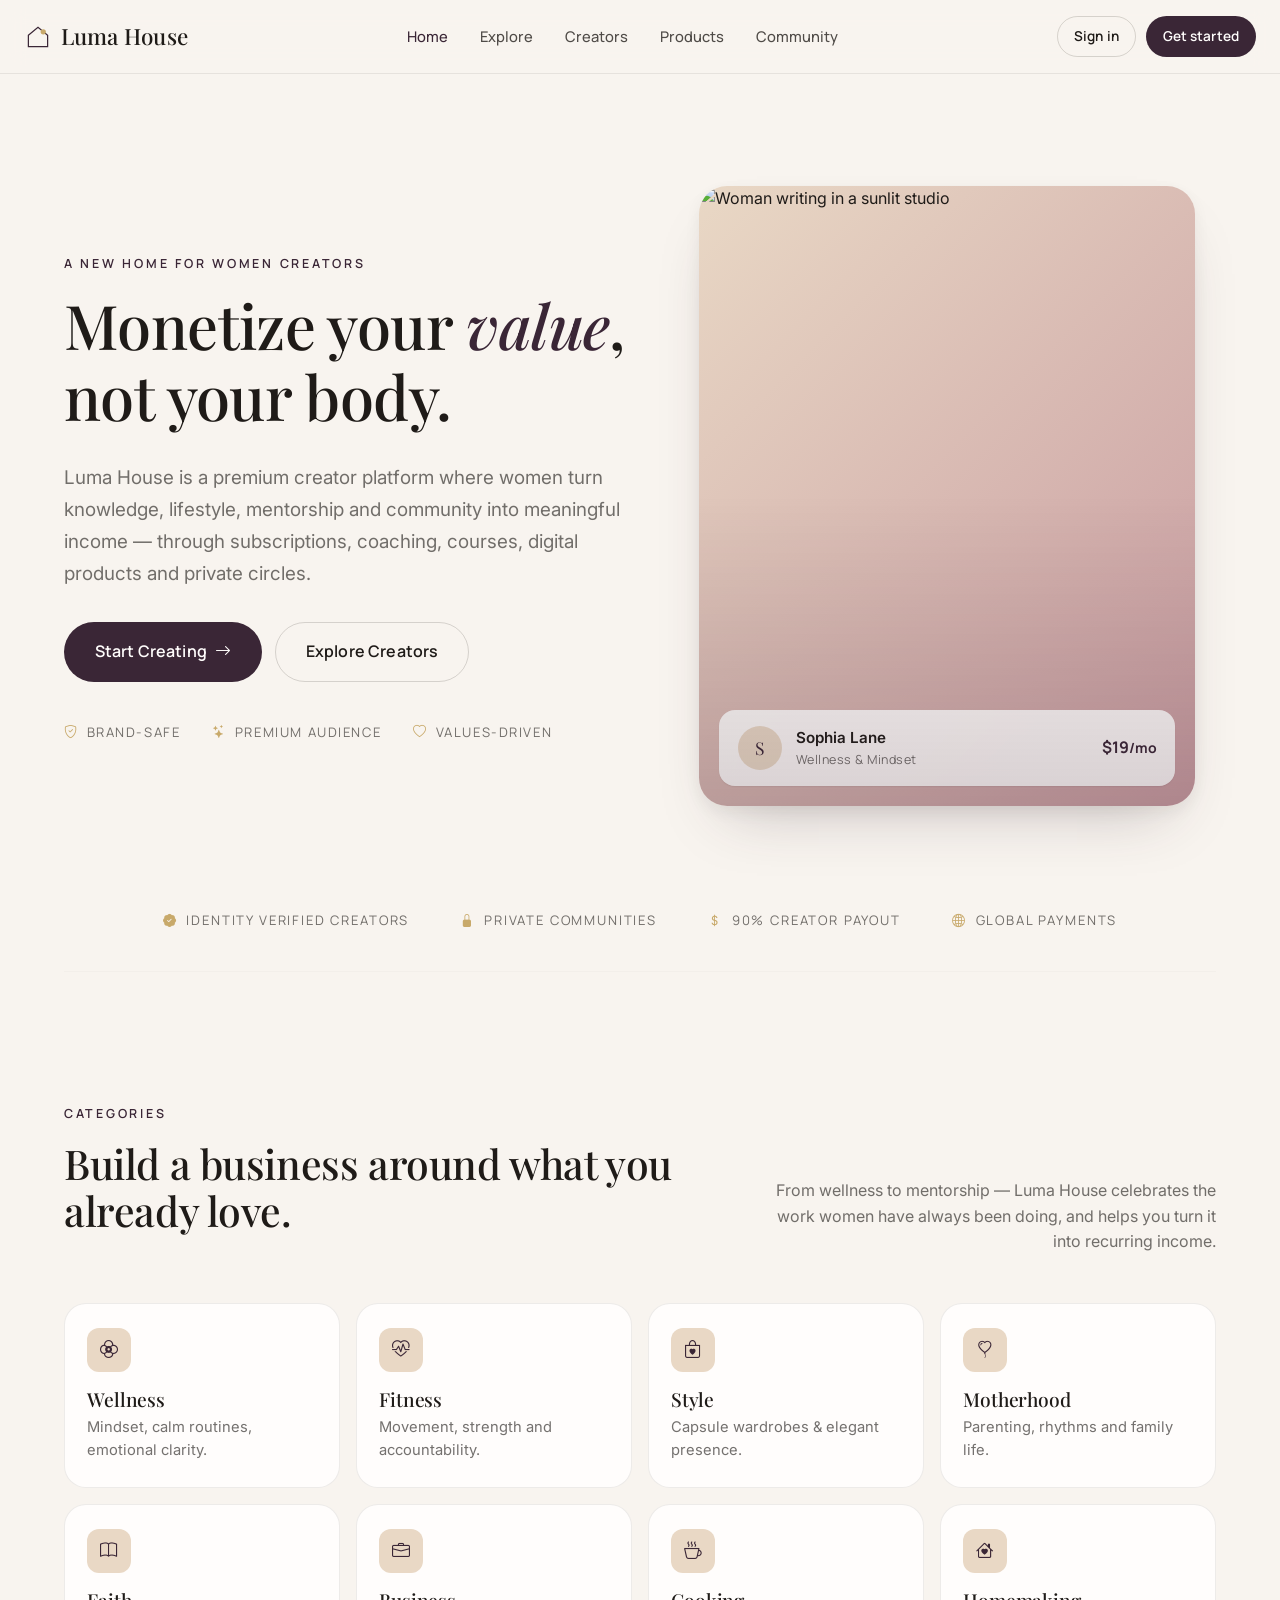
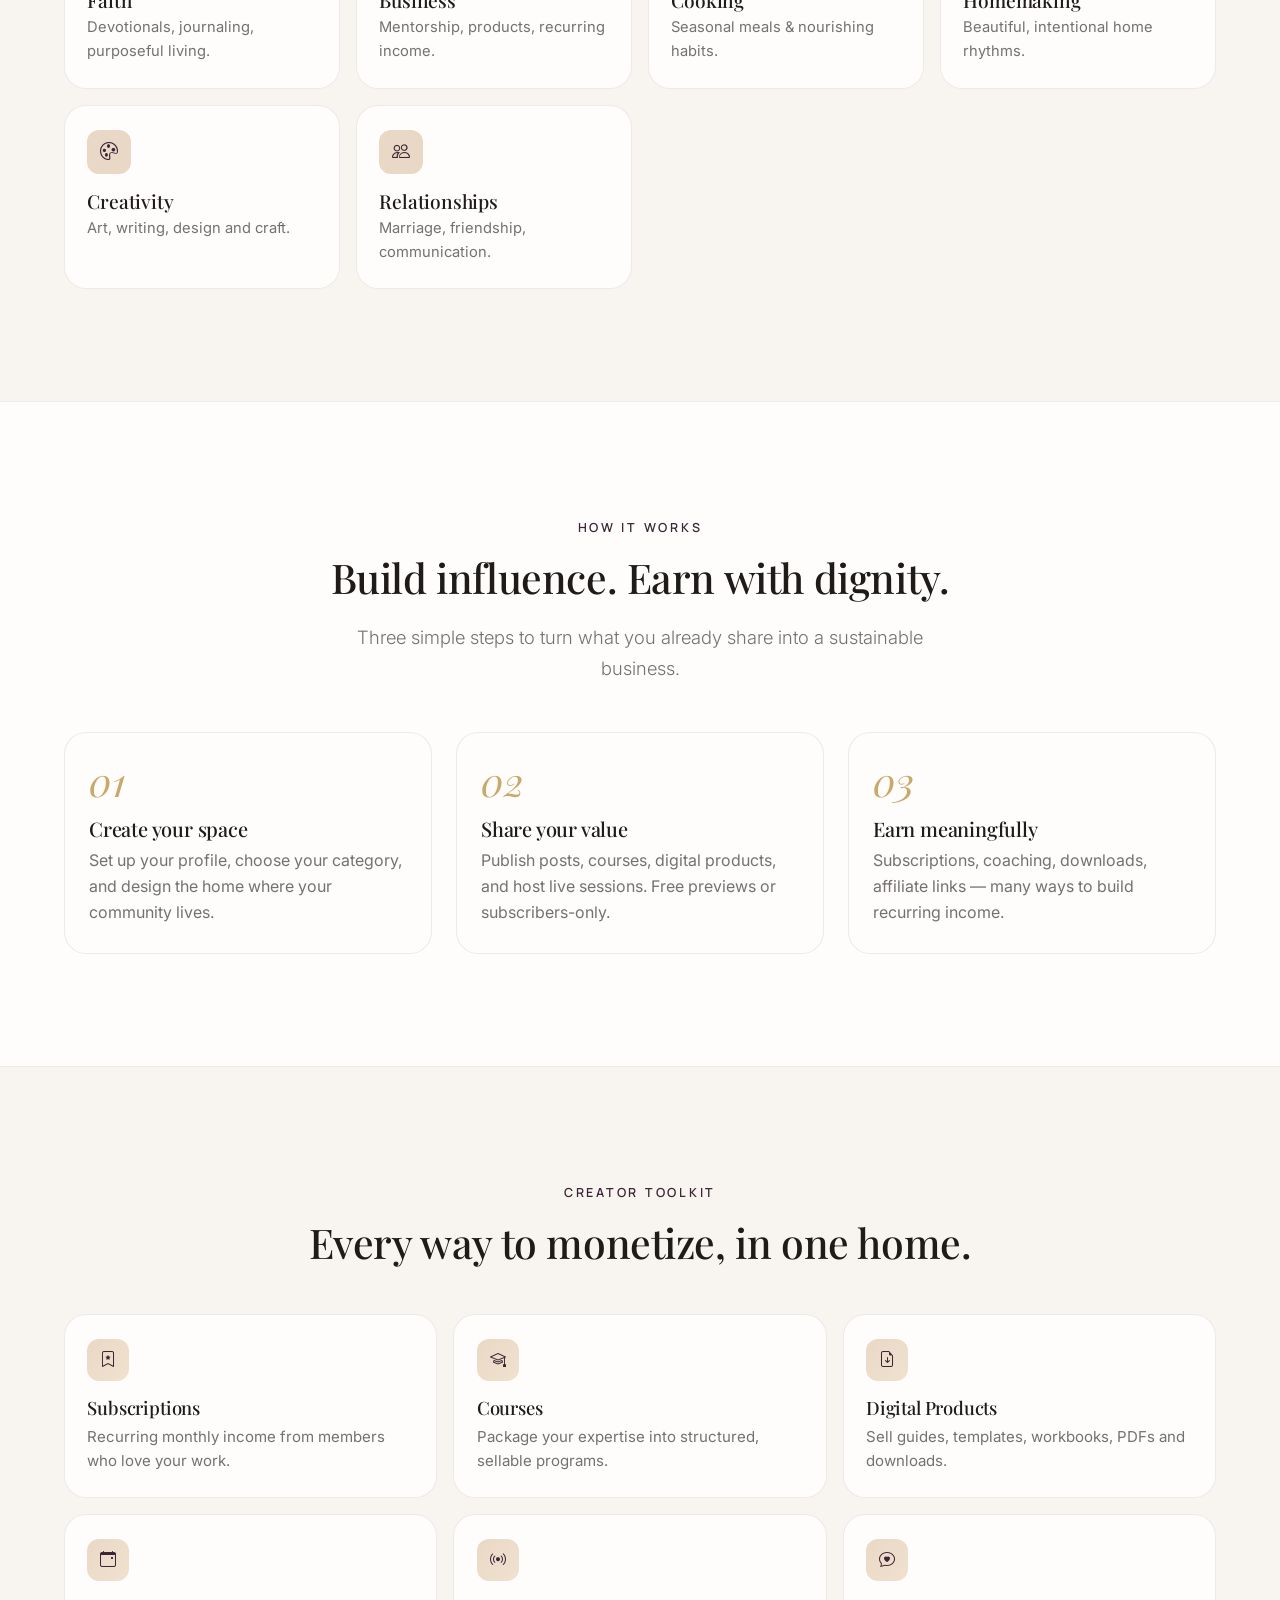
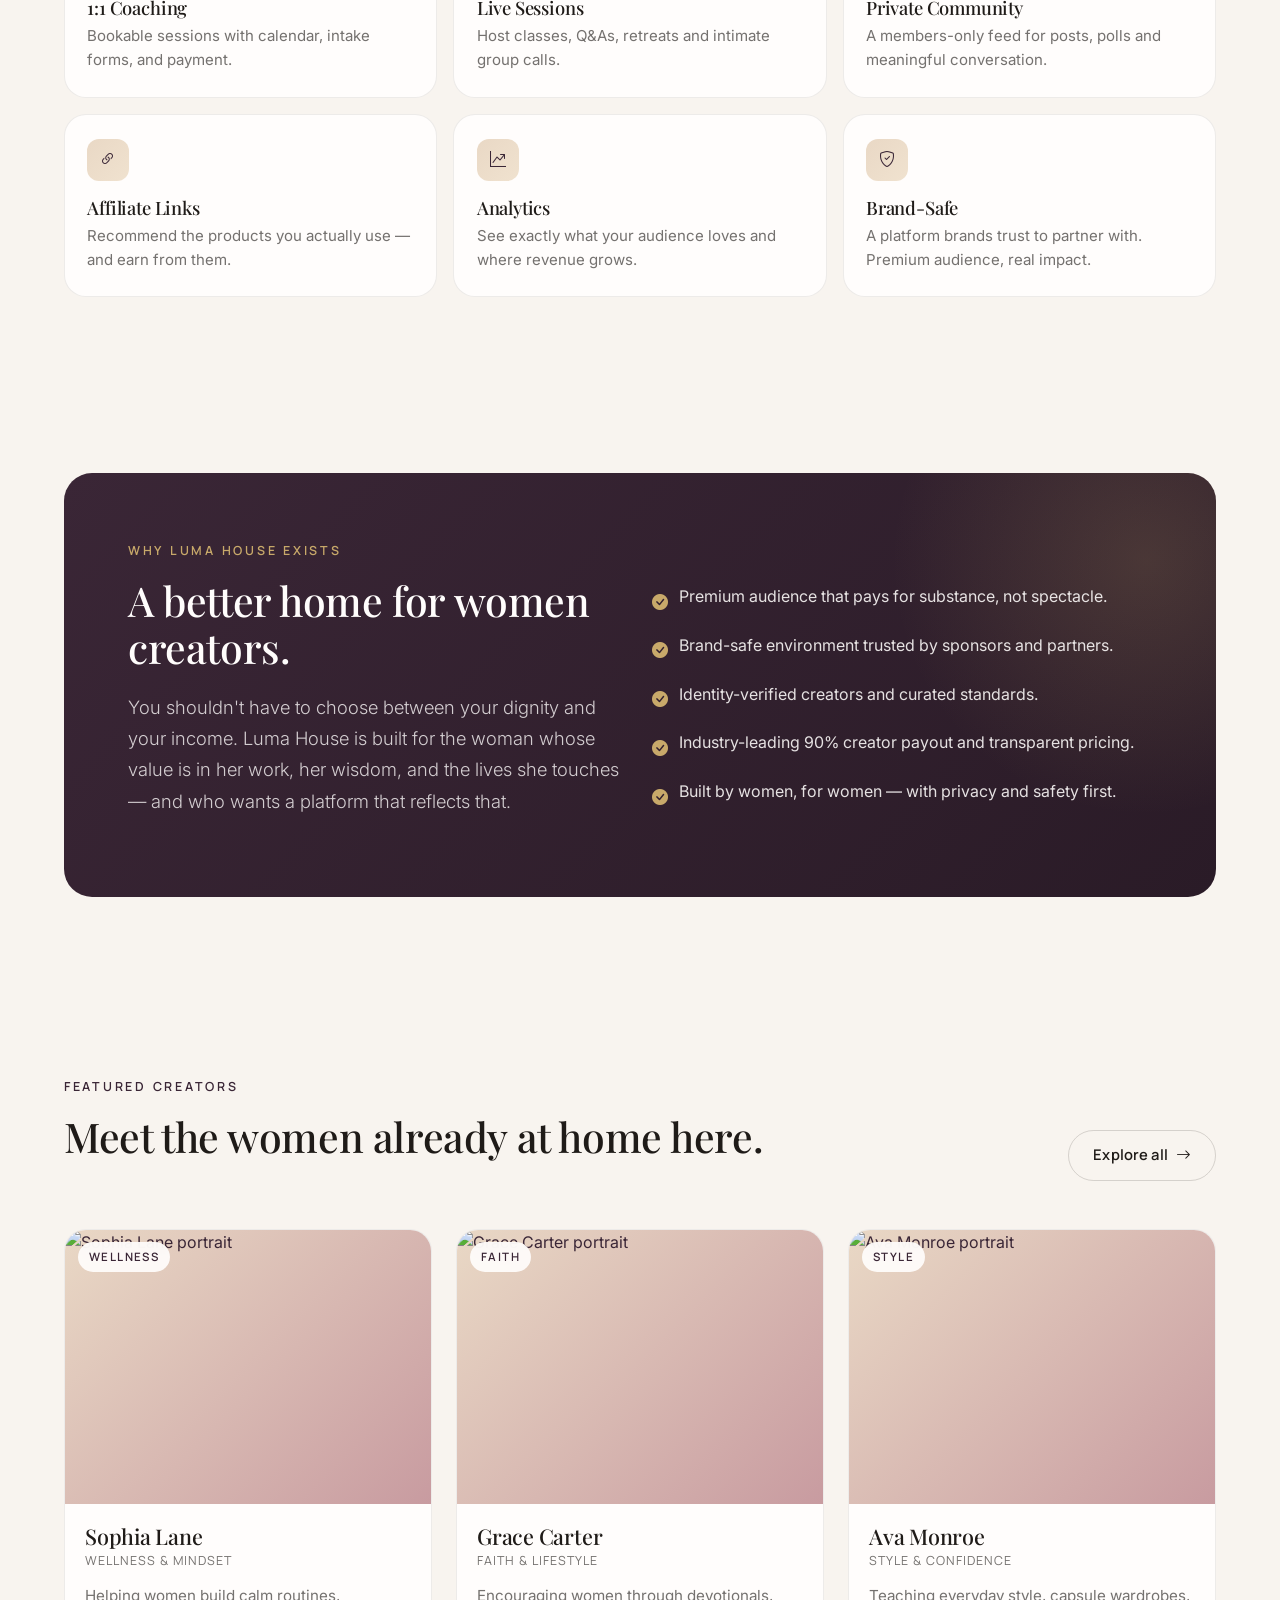
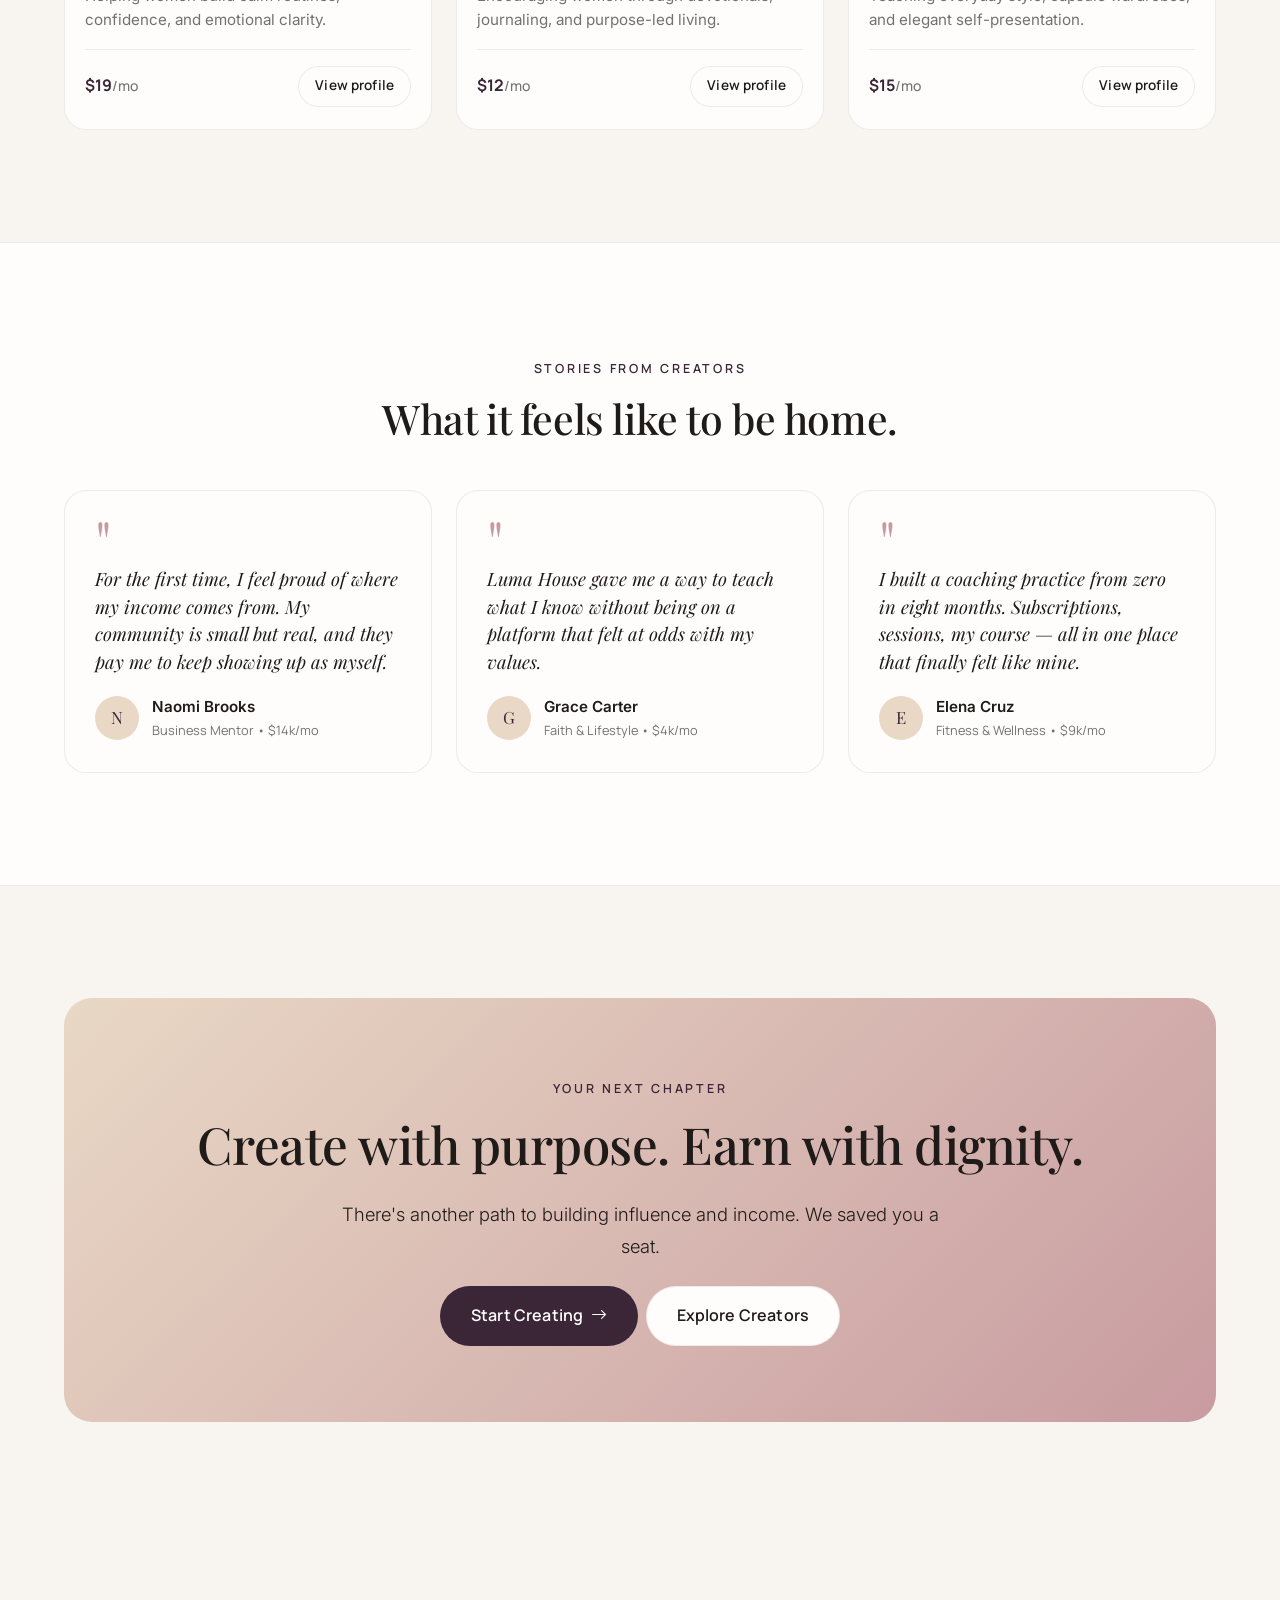
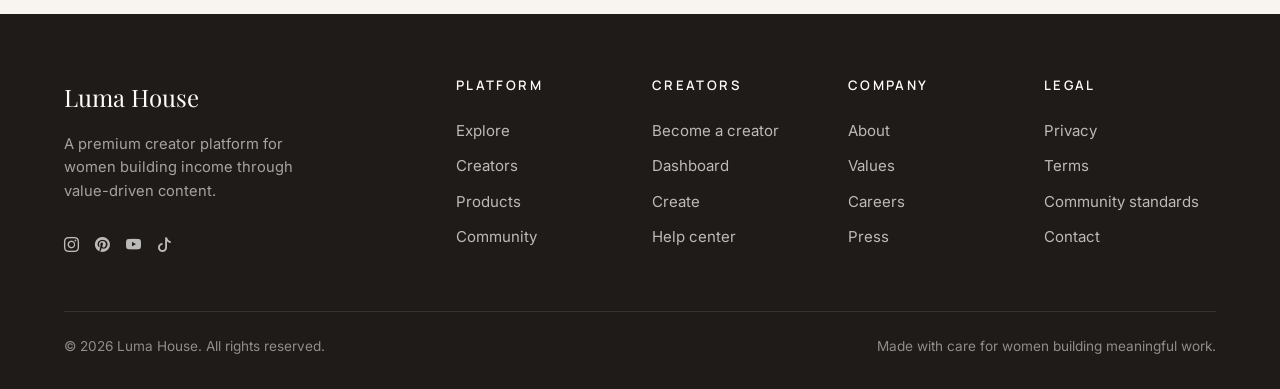
==== index.html @ 2a5ee1b2 "Initial commit: Luma House clickable prototype 10-page static prototype for a premium creator platfo" ====
<!doctype html>
<html lang="en">
<head>
  <meta charset="utf-8" />
  <meta name="viewport" content="width=device-width, initial-scale=1" />
  <title>Luma House — A premium creator platform for women</title>
  <meta name="description" content="Luma House is a premium creator platform where women monetize their knowledge, lifestyle, mentorship, and community — with dignity." />

  <!-- Fonts -->
  <link rel="preconnect" href="https://fonts.googleapis.com" />
  <link rel="preconnect" href="https://fonts.gstatic.com" crossorigin />
  <link href="https://fonts.googleapis.com/css2?family=Playfair+Display:ital,wght@0,400;0,500;0,600;1,400;1,500&family=DM+Serif+Display&family=Inter:wght@300;400;500;600;700&family=Manrope:wght@400;500;600;700&family=Plus+Jakarta+Sans:wght@500;600;700&display=swap" rel="stylesheet" />

  <!-- Bootstrap 5 -->
  <link href="https://cdn.jsdelivr.net/npm/bootstrap@5.3.3/dist/css/bootstrap.min.css" rel="stylesheet" />
  <!-- Icons -->
  <link href="https://cdn.jsdelivr.net/npm/bootstrap-icons@1.11.3/font/bootstrap-icons.css" rel="stylesheet" />

  <link rel="stylesheet" href="assets/css/styles.css" />
  <link rel="icon" href="data:image/svg+xml,%3Csvg xmlns='http://www.w3.org/2000/svg' viewBox='0 0 32 32'%3E%3Cpath d='M5 14 L16 5 L27 14 L27 27 L5 27 Z' fill='none' stroke='%233A2636' stroke-width='2'/%3E%3Ccircle cx='22' cy='10' r='3' fill='%23C8A96A'/%3E%3C/svg%3E" />
</head>
<body>

  <!-- ===================== NAV ===================== -->
  <nav class="lh-nav">
    <div class="lh-nav__inner">
      <a class="lh-logo" href="index.html" aria-label="Luma House home">
        <svg viewBox="0 0 32 32" aria-hidden="true">
          <path class="lh-logo__house" d="M5 14 L16 5 L27 14 L27 27 L5 27 Z" />
          <circle class="lh-logo__moon" cx="22" cy="10" r="3" />
        </svg>
        Luma House
      </a>
      <div class="lh-nav__links">
        <a href="index.html" class="active">Home</a>
        <a href="explore.html">Explore</a>
        <a href="creator-profile.html">Creators</a>
        <a href="products.html">Products</a>
        <a href="community.html">Community</a>
      </div>
      <div class="lh-nav__cta">
        <a href="login.html" class="btn-lh btn-lh--ghost btn-lh--sm">Sign in</a>
        <a href="signup.html" class="btn-lh btn-lh--primary btn-lh--sm">Get started</a>
      </div>
    </div>
  </nav>

  <!-- ===================== HERO ===================== -->
  <header class="hero">
    <div class="hero__bg"></div>
    <div class="container-lh">
      <div class="hero__grid">
        <div class="reveal">
          <span class="eyebrow">A new home for women creators</span>
          <h1 class="hero__title">
            Monetize your <em>value</em>,<br />not your body.
          </h1>
          <p class="hero__sub">
            Luma House is a premium creator platform where women turn knowledge, lifestyle,
            mentorship and community into meaningful income — through subscriptions, coaching,
            courses, digital products and private circles.
          </p>
          <div class="hero__ctas">
            <a href="signup.html" class="btn-lh btn-lh--primary btn-lh--lg">Start Creating <i class="bi bi-arrow-right"></i></a>
            <a href="explore.html" class="btn-lh btn-lh--ghost btn-lh--lg">Explore Creators</a>
          </div>
          <div class="hero__meta">
            <span><i class="bi bi-shield-check"></i> Brand-safe</span>
            <span><i class="bi bi-stars"></i> Premium audience</span>
            <span><i class="bi bi-heart"></i> Values-driven</span>
          </div>
        </div>
        <div class="reveal">
          <div class="hero__visual">
            <img src="https://images.unsplash.com/photo-1573496359142-b8d87734a5a2?auto=format&fit=crop&w=1100&q=80" alt="Woman writing in a sunlit studio" loading="eager" />
            <div class="hero__card">
              <div class="hero__card-avatar">S</div>
              <div>
                <div class="hero__card-name">Sophia Lane</div>
                <div class="hero__card-meta">Wellness &amp; Mindset</div>
              </div>
              <div class="hero__card-price">$19<small>/mo</small></div>
            </div>
          </div>
        </div>
      </div>
    </div>
  </header>

  <!-- ===================== TRUST STRIP ===================== -->
  <div class="container-lh">
    <div class="trust-strip">
      <span><i class="bi bi-patch-check-fill"></i> Identity verified creators</span>
      <span><i class="bi bi-lock-fill"></i> Private communities</span>
      <span><i class="bi bi-currency-dollar"></i> 90% creator payout</span>
      <span><i class="bi bi-globe2"></i> Global payments</span>
    </div>
    <hr class="divider" />
  </div>

  <!-- ===================== CATEGORIES ===================== -->
  <section class="section">
    <div class="container-lh">
      <div class="row align-items-end mb-5 reveal">
        <div class="col-md-7">
          <span class="eyebrow">Categories</span>
          <h2>Build a business around what you already love.</h2>
        </div>
        <div class="col-md-5 text-md-end mt-3 mt-md-0">
          <p class="muted mb-0">From wellness to mentorship — Luma House celebrates the work women have always been doing, and helps you turn it into recurring income.</p>
        </div>
      </div>

      <div class="row g-3 reveal">
        <div class="col-6 col-md-4 col-lg-3"><a class="cat-card d-block" href="explore.html"><div class="cat-card__icon"><i class="bi bi-flower2"></i></div><h4>Wellness</h4><p>Mindset, calm routines, emotional clarity.</p></a></div>
        <div class="col-6 col-md-4 col-lg-3"><a class="cat-card d-block" href="explore.html"><div class="cat-card__icon"><i class="bi bi-heart-pulse"></i></div><h4>Fitness</h4><p>Movement, strength and accountability.</p></a></div>
        <div class="col-6 col-md-4 col-lg-3"><a class="cat-card d-block" href="explore.html"><div class="cat-card__icon"><i class="bi bi-bag-heart"></i></div><h4>Style</h4><p>Capsule wardrobes &amp; elegant presence.</p></a></div>
        <div class="col-6 col-md-4 col-lg-3"><a class="cat-card d-block" href="explore.html"><div class="cat-card__icon"><i class="bi bi-balloon-heart"></i></div><h4>Motherhood</h4><p>Parenting, rhythms and family life.</p></a></div>
        <div class="col-6 col-md-4 col-lg-3"><a class="cat-card d-block" href="explore.html"><div class="cat-card__icon"><i class="bi bi-book"></i></div><h4>Faith</h4><p>Devotionals, journaling, purposeful living.</p></a></div>
        <div class="col-6 col-md-4 col-lg-3"><a class="cat-card d-block" href="explore.html"><div class="cat-card__icon"><i class="bi bi-briefcase"></i></div><h4>Business</h4><p>Mentorship, products, recurring income.</p></a></div>
        <div class="col-6 col-md-4 col-lg-3"><a class="cat-card d-block" href="explore.html"><div class="cat-card__icon"><i class="bi bi-cup-hot"></i></div><h4>Cooking</h4><p>Seasonal meals &amp; nourishing habits.</p></a></div>
        <div class="col-6 col-md-4 col-lg-3"><a class="cat-card d-block" href="explore.html"><div class="cat-card__icon"><i class="bi bi-house-heart"></i></div><h4>Homemaking</h4><p>Beautiful, intentional home rhythms.</p></a></div>
        <div class="col-6 col-md-4 col-lg-3"><a class="cat-card d-block" href="explore.html"><div class="cat-card__icon"><i class="bi bi-palette"></i></div><h4>Creativity</h4><p>Art, writing, design and craft.</p></a></div>
        <div class="col-6 col-md-4 col-lg-3"><a class="cat-card d-block" href="explore.html"><div class="cat-card__icon"><i class="bi bi-people"></i></div><h4>Relationships</h4><p>Marriage, friendship, communication.</p></a></div>
      </div>
    </div>
  </section>

  <!-- ===================== HOW IT WORKS ===================== -->
  <section class="section" style="background: var(--warm-white); border-top: 1px solid var(--line); border-bottom: 1px solid var(--line);">
    <div class="container-lh">
      <div class="text-center mb-5 reveal">
        <span class="eyebrow">How it works</span>
        <h2>Build influence. Earn with dignity.</h2>
        <p class="lead mx-auto">Three simple steps to turn what you already share into a sustainable business.</p>
      </div>
      <div class="row g-4">
        <div class="col-md-4 reveal">
          <div class="step">
            <span class="step__num">01</span>
            <h4>Create your space</h4>
            <p>Set up your profile, choose your category, and design the home where your community lives.</p>
          </div>
        </div>
        <div class="col-md-4 reveal">
          <div class="step">
            <span class="step__num">02</span>
            <h4>Share your value</h4>
            <p>Publish posts, courses, digital products, and host live sessions. Free previews or subscribers-only.</p>
          </div>
        </div>
        <div class="col-md-4 reveal">
          <div class="step">
            <span class="step__num">03</span>
            <h4>Earn meaningfully</h4>
            <p>Subscriptions, coaching, downloads, affiliate links — many ways to build recurring income.</p>
          </div>
        </div>
      </div>
    </div>
  </section>

  <!-- ===================== MONETIZATION TOOLS ===================== -->
  <section class="section">
    <div class="container-lh">
      <div class="text-center mb-5 reveal">
        <span class="eyebrow">Creator toolkit</span>
        <h2>Every way to monetize, in one home.</h2>
      </div>
      <div class="row g-3">
        <div class="col-md-6 col-lg-4 reveal"><div class="feat"><div class="feat__icon"><i class="bi bi-bookmark-star"></i></div><h4>Subscriptions</h4><p>Recurring monthly income from members who love your work.</p></div></div>
        <div class="col-md-6 col-lg-4 reveal"><div class="feat"><div class="feat__icon"><i class="bi bi-mortarboard"></i></div><h4>Courses</h4><p>Package your expertise into structured, sellable programs.</p></div></div>
        <div class="col-md-6 col-lg-4 reveal"><div class="feat"><div class="feat__icon"><i class="bi bi-file-earmark-arrow-down"></i></div><h4>Digital Products</h4><p>Sell guides, templates, workbooks, PDFs and downloads.</p></div></div>
        <div class="col-md-6 col-lg-4 reveal"><div class="feat"><div class="feat__icon"><i class="bi bi-calendar-event"></i></div><h4>1:1 Coaching</h4><p>Bookable sessions with calendar, intake forms, and payment.</p></div></div>
        <div class="col-md-6 col-lg-4 reveal"><div class="feat"><div class="feat__icon"><i class="bi bi-broadcast"></i></div><h4>Live Sessions</h4><p>Host classes, Q&amp;As, retreats and intimate group calls.</p></div></div>
        <div class="col-md-6 col-lg-4 reveal"><div class="feat"><div class="feat__icon"><i class="bi bi-chat-heart"></i></div><h4>Private Community</h4><p>A members-only feed for posts, polls and meaningful conversation.</p></div></div>
        <div class="col-md-6 col-lg-4 reveal"><div class="feat"><div class="feat__icon"><i class="bi bi-link-45deg"></i></div><h4>Affiliate Links</h4><p>Recommend the products you actually use — and earn from them.</p></div></div>
        <div class="col-md-6 col-lg-4 reveal"><div class="feat"><div class="feat__icon"><i class="bi bi-graph-up-arrow"></i></div><h4>Analytics</h4><p>See exactly what your audience loves and where revenue grows.</p></div></div>
        <div class="col-md-6 col-lg-4 reveal"><div class="feat"><div class="feat__icon"><i class="bi bi-shield-check"></i></div><h4>Brand-Safe</h4><p>A platform brands trust to partner with. Premium audience, real impact.</p></div></div>
      </div>
    </div>
  </section>

  <!-- ===================== VALUES BLOCK ===================== -->
  <section class="section section--tight">
    <div class="container-lh">
      <div class="values reveal">
        <div class="row align-items-center" style="position: relative; z-index: 1;">
          <div class="col-lg-6">
            <span class="eyebrow eyebrow--gold">Why Luma House exists</span>
            <h2>A better home for women creators.</h2>
            <p class="lead" style="color: rgba(255,253,252,.78);">
              You shouldn't have to choose between your dignity and your income. Luma House is built
              for the woman whose value is in her work, her wisdom, and the lives she touches —
              and who wants a platform that reflects that.
            </p>
          </div>
          <div class="col-lg-6">
            <ul>
              <li><i class="bi bi-check-circle-fill"></i><span>Premium audience that pays for substance, not spectacle.</span></li>
              <li><i class="bi bi-check-circle-fill"></i><span>Brand-safe environment trusted by sponsors and partners.</span></li>
              <li><i class="bi bi-check-circle-fill"></i><span>Identity-verified creators and curated standards.</span></li>
              <li><i class="bi bi-check-circle-fill"></i><span>Industry-leading 90% creator payout and transparent pricing.</span></li>
              <li><i class="bi bi-check-circle-fill"></i><span>Built by women, for women — with privacy and safety first.</span></li>
            </ul>
          </div>
        </div>
      </div>
    </div>
  </section>

  <!-- ===================== FEATURED CREATORS ===================== -->
  <section class="section">
    <div class="container-lh">
      <div class="d-flex justify-content-between align-items-end mb-5 flex-wrap gap-3 reveal">
        <div>
          <span class="eyebrow">Featured creators</span>
          <h2>Meet the women already at home here.</h2>
        </div>
        <a href="explore.html" class="btn-lh btn-lh--ghost">Explore all <i class="bi bi-arrow-right"></i></a>
      </div>

      <div class="row g-4 reveal">
        <!-- Sophia -->
        <div class="col-md-6 col-lg-4">
          <a href="creator-profile.html" class="creator-card d-block">
            <div class="creator-card__media">
              <span class="creator-card__tag">Wellness</span>
              <img src="https://images.unsplash.com/photo-1544005313-94ddf0286df2?auto=format&fit=crop&w=900&q=80" alt="Sophia Lane portrait" />
            </div>
            <div class="creator-card__body">
              <h3 class="creator-card__name">Sophia Lane</h3>
              <div class="creator-card__cat">Wellness &amp; Mindset</div>
              <p class="creator-card__bio">Helping women build calm routines, confidence, and emotional clarity.</p>
              <div class="creator-card__foot">
                <div class="creator-card__price">$19<small>/mo</small></div>
                <span class="btn-lh btn-lh--soft btn-lh--sm">View profile</span>
              </div>
            </div>
          </a>
        </div>

        <!-- Grace -->
        <div class="col-md-6 col-lg-4">
          <a href="creator-profile.html" class="creator-card d-block">
            <div class="creator-card__media">
              <span class="creator-card__tag">Faith</span>
              <img src="https://images.unsplash.com/photo-1531123897727-8f129e1688ce?auto=format&fit=crop&w=900&q=80" alt="Grace Carter portrait" />
            </div>
            <div class="creator-card__body">
              <h3 class="creator-card__name">Grace Carter</h3>
              <div class="creator-card__cat">Faith &amp; Lifestyle</div>
              <p class="creator-card__bio">Encouraging women through devotionals, journaling, and purpose-led living.</p>
              <div class="creator-card__foot">
                <div class="creator-card__price">$12<small>/mo</small></div>
                <span class="btn-lh btn-lh--soft btn-lh--sm">View profile</span>
              </div>
            </div>
          </a>
        </div>

        <!-- Ava -->
        <div class="col-md-6 col-lg-4">
          <a href="creator-profile.html" class="creator-card d-block">
            <div class="creator-card__media">
              <span class="creator-card__tag">Style</span>
              <img src="https://images.unsplash.com/photo-1487412720507-e7ab37603c6f?auto=format&fit=crop&w=900&q=80" alt="Ava Monroe portrait" />
            </div>
            <div class="creator-card__body">
              <h3 class="creator-card__name">Ava Monroe</h3>
              <div class="creator-card__cat">Style &amp; Confidence</div>
              <p class="creator-card__bio">Teaching everyday style, capsule wardrobes, and elegant self-presentation.</p>
              <div class="creator-card__foot">
                <div class="creator-card__price">$15<small>/mo</small></div>
                <span class="btn-lh btn-lh--soft btn-lh--sm">View profile</span>
              </div>
            </div>
          </a>
        </div>
      </div>
    </div>
  </section>

  <!-- ===================== TESTIMONIALS ===================== -->
  <section class="section" style="background: var(--warm-white); border-top: 1px solid var(--line); border-bottom: 1px solid var(--line);">
    <div class="container-lh">
      <div class="text-center mb-5 reveal">
        <span class="eyebrow">Stories from creators</span>
        <h2>What it feels like to be home.</h2>
      </div>
      <div class="row g-4">
        <div class="col-md-4 reveal">
          <div class="quote">
            <div class="quote__mark">"</div>
            <p>For the first time, I feel proud of where my income comes from. My community is small but real, and they pay me to keep showing up as myself.</p>
            <div class="quote__by">
              <div class="lh-avatar">N</div>
              <div>
                <div class="quote__by-name">Naomi Brooks</div>
                <div class="quote__by-role">Business Mentor • $14k/mo</div>
              </div>
            </div>
          </div>
        </div>
        <div class="col-md-4 reveal">
          <div class="quote">
            <div class="quote__mark">"</div>
            <p>Luma House gave me a way to teach what I know without being on a platform that felt at odds with my values.</p>
            <div class="quote__by">
              <div class="lh-avatar">G</div>
              <div>
                <div class="quote__by-name">Grace Carter</div>
                <div class="quote__by-role">Faith &amp; Lifestyle • $4k/mo</div>
              </div>
            </div>
          </div>
        </div>
        <div class="col-md-4 reveal">
          <div class="quote">
            <div class="quote__mark">"</div>
            <p>I built a coaching practice from zero in eight months. Subscriptions, sessions, my course — all in one place that finally felt like mine.</p>
            <div class="quote__by">
              <div class="lh-avatar">E</div>
              <div>
                <div class="quote__by-name">Elena Cruz</div>
                <div class="quote__by-role">Fitness &amp; Wellness • $9k/mo</div>
              </div>
            </div>
          </div>
        </div>
      </div>
    </div>
  </section>

  <!-- ===================== FINAL CTA ===================== -->
  <section class="section">
    <div class="container-lh">
      <div class="cta-banner reveal">
        <span class="eyebrow">Your next chapter</span>
        <h2>Create with purpose. Earn with dignity.</h2>
        <p class="lead mx-auto mb-4" style="color: var(--charcoal);">There's another path to building influence and income. We saved you a seat.</p>
        <div class="d-flex gap-2 justify-content-center flex-wrap">
          <a href="signup.html" class="btn-lh btn-lh--primary btn-lh--lg">Start Creating <i class="bi bi-arrow-right"></i></a>
          <a href="explore.html" class="btn-lh btn-lh--soft btn-lh--lg">Explore Creators</a>
        </div>
      </div>
    </div>
  </section>

  <!-- ===================== FOOTER ===================== -->
  <footer class="lh-footer">
    <div class="container-lh">
      <div class="row g-4">
        <div class="col-lg-4">
          <div class="lh-footer__brand">Luma House</div>
          <p class="lh-footer__brand-tag">A premium creator platform for women building income through value-driven content.</p>
          <div class="d-flex gap-3" style="font-size: 1.15rem;">
            <a href="#" aria-label="Instagram"><i class="bi bi-instagram"></i></a>
            <a href="#" aria-label="Pinterest"><i class="bi bi-pinterest"></i></a>
            <a href="#" aria-label="YouTube"><i class="bi bi-youtube"></i></a>
            <a href="#" aria-label="TikTok"><i class="bi bi-tiktok"></i></a>
          </div>
        </div>
        <div class="col-6 col-md-3 col-lg-2">
          <h5>Platform</h5>
          <a href="explore.html">Explore</a>
          <a href="creator-profile.html">Creators</a>
          <a href="products.html">Products</a>
          <a href="community.html">Community</a>
        </div>
        <div class="col-6 col-md-3 col-lg-2">
          <h5>Creators</h5>
          <a href="signup.html">Become a creator</a>
          <a href="dashboard.html">Dashboard</a>
          <a href="create-post.html">Create</a>
          <a href="#">Help center</a>
        </div>
        <div class="col-6 col-md-3 col-lg-2">
          <h5>Company</h5>
          <a href="#">About</a>
          <a href="#">Values</a>
          <a href="#">Careers</a>
          <a href="#">Press</a>
        </div>
        <div class="col-6 col-md-3 col-lg-2">
          <h5>Legal</h5>
          <a href="#">Privacy</a>
          <a href="#">Terms</a>
          <a href="#">Community standards</a>
          <a href="#">Contact</a>
        </div>
      </div>
      <div class="lh-footer__bar">
        <span>© 2026 Luma House. All rights reserved.</span>
        <span>Made with care for women building meaningful work.</span>
      </div>
    </div>
  </footer>

  <script src="https://cdn.jsdelivr.net/npm/bootstrap@5.3.3/dist/js/bootstrap.bundle.min.js"></script>
  <script src="assets/js/main.js"></script>
</body>
</html>
---- assets/css/styles.css ----
/* =========================================================
   LUMA HOUSE — Global Styles
   Premium editorial, soft luxury, feminine, modern.
   ========================================================= */

:root {
  /* Brand palette */
  --ivory:        #F8F4EF;
  --warm-white:   #FFFDFC;
  --charcoal:     #1F1B18;
  --rose:         #C89BA0;
  --champagne:    #E9D8C5;
  --taupe:        #B7A99A;
  --plum:         #3A2636;
  --gold:         #C8A96A;

  /* Functional tones */
  --line:         rgba(31, 27, 24, 0.08);
  --line-strong:  rgba(31, 27, 24, 0.16);
  --muted:        rgba(31, 27, 24, 0.62);
  --soft-bg:      #F1EAE1;
  --shadow-sm:    0 1px 2px rgba(31, 27, 24, 0.04), 0 1px 1px rgba(31, 27, 24, 0.03);
  --shadow-md:    0 12px 32px -16px rgba(58, 38, 54, 0.18), 0 2px 6px rgba(31, 27, 24, 0.04);
  --shadow-lg:    0 30px 60px -28px rgba(58, 38, 54, 0.28), 0 6px 16px rgba(31, 27, 24, 0.06);

  /* Type */
  --font-display: "Playfair Display", "DM Serif Display", Georgia, serif;
  --font-body:    "Inter", system-ui, -apple-system, "Segoe UI", Roboto, Helvetica, Arial, sans-serif;
  --font-accent:  "Manrope", "Plus Jakarta Sans", "Inter", sans-serif;

  /* Radii */
  --r-sm: 10px;
  --r-md: 16px;
  --r-lg: 22px;
  --r-xl: 28px;
  --r-pill: 999px;
}

/* ---------- Base ---------- */
* { box-sizing: border-box; }

html, body {
  background: var(--ivory);
  color: var(--charcoal);
  font-family: var(--font-body);
  font-size: 16px;
  line-height: 1.6;
  -webkit-font-smoothing: antialiased;
  -moz-osx-font-smoothing: grayscale;
}

body {
  min-height: 100vh;
  overflow-x: hidden;
}

img { max-width: 100%; display: block; }

a {
  color: var(--plum);
  text-decoration: none;
  transition: color .2s ease, opacity .2s ease;
}
a:hover { color: var(--charcoal); }

::selection { background: var(--champagne); color: var(--charcoal); }

/* ---------- Typography ---------- */
h1, h2, h3, h4, h5, .display {
  font-family: var(--font-display);
  font-weight: 500;
  color: var(--charcoal);
  letter-spacing: -0.01em;
  line-height: 1.15;
  margin: 0 0 .5em;
}

h1 { font-size: clamp(2.4rem, 4.8vw, 4rem); font-weight: 500; }
h2 { font-size: clamp(1.9rem, 3.2vw, 2.75rem); }
h3 { font-size: clamp(1.35rem, 2vw, 1.7rem); }
h4 { font-size: 1.2rem; }

p { color: var(--charcoal); }
.muted { color: var(--muted); }

.eyebrow {
  font-family: var(--font-accent);
  font-weight: 600;
  font-size: .78rem;
  letter-spacing: .22em;
  text-transform: uppercase;
  color: var(--plum);
  margin-bottom: 1rem;
  display: inline-block;
}
.eyebrow--gold { color: var(--gold); }

.lead {
  font-size: 1.15rem;
  color: var(--muted);
  line-height: 1.7;
  max-width: 56ch;
}

.serif { font-family: var(--font-display); }
.italic { font-style: italic; }

/* ---------- Layout helpers ---------- */
.container-lh { max-width: 1200px; margin: 0 auto; padding: 0 1.5rem; }
.section { padding: clamp(4rem, 9vw, 7rem) 0; }
.section--tight { padding: clamp(2.5rem, 5vw, 4rem) 0; }
.divider { height: 1px; background: var(--line); border: 0; }

/* ---------- Navbar ---------- */
.lh-nav {
  position: sticky;
  top: 0;
  z-index: 50;
  background: rgba(248, 244, 239, 0.82);
  backdrop-filter: saturate(150%) blur(12px);
  -webkit-backdrop-filter: saturate(150%) blur(12px);
  border-bottom: 1px solid var(--line);
}
.lh-nav__inner {
  display: flex;
  align-items: center;
  justify-content: space-between;
  padding: 1rem 1.5rem;
  max-width: 1280px;
  margin: 0 auto;
  gap: 1.5rem;
}
.lh-logo {
  display: inline-flex;
  align-items: center;
  gap: .55rem;
  font-family: var(--font-display);
  font-weight: 500;
  font-size: 1.4rem;
  color: var(--charcoal);
  letter-spacing: .01em;
}
.lh-logo:hover { color: var(--plum); }
.lh-logo svg { width: 28px; height: 28px; }
.lh-logo__house { fill: none; stroke: var(--plum); stroke-width: 1.4; }
.lh-logo__moon  { fill: var(--gold); }

.lh-nav__links {
  display: flex;
  gap: 2rem;
  align-items: center;
  font-family: var(--font-accent);
  font-weight: 500;
  font-size: .92rem;
}
.lh-nav__links a {
  color: var(--charcoal);
  opacity: .78;
}
.lh-nav__links a:hover { opacity: 1; }
.lh-nav__links a.active { opacity: 1; color: var(--plum); }

.lh-nav__cta {
  display: flex;
  gap: .6rem;
  align-items: center;
}

@media (max-width: 880px) {
  .lh-nav__links { display: none; }
}

/* ---------- Buttons ---------- */
.btn-lh {
  font-family: var(--font-accent);
  font-weight: 600;
  font-size: .92rem;
  letter-spacing: .01em;
  border-radius: var(--r-pill);
  padding: .78rem 1.5rem;
  border: 1px solid transparent;
  transition: all .25s ease;
  display: inline-flex;
  align-items: center;
  gap: .5rem;
  cursor: pointer;
  white-space: nowrap;
}
.btn-lh:focus-visible { outline: 2px solid var(--gold); outline-offset: 3px; }

.btn-lh--primary {
  background: var(--plum);
  color: var(--warm-white);
}
.btn-lh--primary:hover {
  background: var(--charcoal);
  color: var(--warm-white);
  transform: translateY(-1px);
  box-shadow: var(--shadow-md);
}

.btn-lh--gold {
  background: var(--gold);
  color: var(--charcoal);
}
.btn-lh--gold:hover {
  background: #b8985a;
  color: var(--charcoal);
  transform: translateY(-1px);
}

.btn-lh--ghost {
  background: transparent;
  color: var(--charcoal);
  border-color: var(--line-strong);
}
.btn-lh--ghost:hover {
  border-color: var(--charcoal);
  background: var(--warm-white);
}

.btn-lh--soft {
  background: var(--warm-white);
  color: var(--charcoal);
  border-color: var(--line);
}
.btn-lh--soft:hover {
  background: var(--ivory);
  border-color: var(--line-strong);
}

.btn-lh--sm { padding: .55rem 1rem; font-size: .85rem; }
.btn-lh--lg { padding: 1rem 1.85rem; font-size: 1rem; }
.btn-lh--block { width: 100%; justify-content: center; }

/* ---------- Hero (landing) ---------- */
.hero {
  position: relative;
  padding: clamp(4rem, 9vw, 7rem) 0 clamp(3rem, 7vw, 5rem);
  overflow: hidden;
}
.hero__bg {
  position: absolute;
  inset: 0;
  background:
    radial-gradient(60% 50% at 80% 10%, rgba(200, 155, 160, 0.22), transparent 60%),
    radial-gradient(50% 40% at 10% 90%, rgba(233, 216, 197, 0.45), transparent 60%),
    linear-gradient(180deg, var(--ivory), var(--warm-white));
  z-index: -1;
}
.hero__grid {
  display: grid;
  grid-template-columns: 1.05fr .95fr;
  gap: clamp(2rem, 5vw, 4rem);
  align-items: center;
}
.hero__title em {
  font-style: italic;
  color: var(--plum);
  font-family: var(--font-display);
}
.hero__sub {
  font-size: 1.18rem;
  color: var(--muted);
  max-width: 52ch;
  margin: 1.25rem 0 2rem;
  line-height: 1.7;
}
.hero__ctas { display: flex; gap: .85rem; flex-wrap: wrap; }
.hero__meta {
  margin-top: 2.5rem;
  display: flex;
  gap: 2rem;
  flex-wrap: wrap;
  font-family: var(--font-accent);
  font-size: .82rem;
  letter-spacing: .12em;
  text-transform: uppercase;
  color: var(--muted);
}
.hero__meta span { display: inline-flex; align-items: center; gap: .5rem; }
.hero__meta i { color: var(--gold); }

.hero__visual {
  position: relative;
  aspect-ratio: 4 / 5;
  max-height: 620px;
  border-radius: var(--r-xl);
  overflow: hidden;
  background: linear-gradient(135deg, var(--champagne), var(--rose));
  box-shadow: var(--shadow-lg);
}
.hero__visual img {
  width: 100%; height: 100%; object-fit: cover;
}
.hero__visual::after {
  content: "";
  position: absolute; inset: 0;
  background: linear-gradient(180deg, transparent 50%, rgba(58, 38, 54, 0.18));
}
.hero__card {
  position: absolute;
  bottom: 1.25rem; left: 1.25rem; right: 1.25rem;
  background: rgba(255, 253, 252, 0.92);
  backdrop-filter: blur(10px);
  border-radius: var(--r-md);
  padding: 1rem 1.15rem;
  display: flex; gap: .9rem; align-items: center;
  box-shadow: var(--shadow-sm);
}
.hero__card-avatar {
  width: 44px; height: 44px; border-radius: 50%;
  background: var(--champagne);
  display: grid; place-items: center;
  font-family: var(--font-display);
  font-size: 1.1rem; color: var(--plum);
}
.hero__card-name { font-weight: 600; font-size: .95rem; }
.hero__card-meta { font-family: var(--font-accent); font-size: .78rem; color: var(--muted); letter-spacing: .04em; }
.hero__card-price { margin-left: auto; font-family: var(--font-accent); font-weight: 700; color: var(--plum); }

@media (max-width: 880px) {
  .hero__grid { grid-template-columns: 1fr; }
  .hero__visual { max-height: 460px; }
}

/* ---------- Cards (generic) ---------- */
.lh-card {
  background: var(--warm-white);
  border: 1px solid var(--line);
  border-radius: var(--r-lg);
  padding: 1.5rem;
  transition: transform .3s ease, box-shadow .3s ease, border-color .3s ease;
}
.lh-card:hover {
  transform: translateY(-4px);
  box-shadow: var(--shadow-md);
  border-color: var(--line-strong);
}

/* Category card */
.cat-card {
  background: var(--warm-white);
  border-radius: var(--r-lg);
  padding: 1.5rem 1.4rem;
  border: 1px solid var(--line);
  position: relative;
  overflow: hidden;
  height: 100%;
  transition: all .3s ease;
}
.cat-card:hover {
  border-color: var(--rose);
  transform: translateY(-3px);
  box-shadow: var(--shadow-md);
}
.cat-card__icon {
  width: 44px; height: 44px;
  border-radius: 12px;
  background: var(--champagne);
  display: grid; place-items: center;
  color: var(--plum);
  margin-bottom: 1rem;
  font-size: 1.1rem;
}
.cat-card h4 { font-family: var(--font-display); font-size: 1.2rem; margin: 0 0 .35rem; }
.cat-card p { color: var(--muted); font-size: .92rem; margin: 0; }

/* Creator card */
.creator-card {
  background: var(--warm-white);
  border-radius: var(--r-lg);
  border: 1px solid var(--line);
  overflow: hidden;
  transition: all .3s ease;
  display: flex; flex-direction: column;
  height: 100%;
}
.creator-card:hover {
  transform: translateY(-5px);
  box-shadow: var(--shadow-lg);
  border-color: var(--line-strong);
}
.creator-card__media {
  aspect-ratio: 4 / 3;
  background: linear-gradient(135deg, var(--champagne), var(--rose));
  position: relative;
  overflow: hidden;
}
.creator-card__media img { width: 100%; height: 100%; object-fit: cover; transition: transform .6s ease; }
.creator-card:hover .creator-card__media img { transform: scale(1.05); }
.creator-card__tag {
  position: absolute; top: .8rem; left: .8rem;
  background: rgba(255, 253, 252, 0.92);
  backdrop-filter: blur(8px);
  font-family: var(--font-accent);
  font-size: .72rem;
  font-weight: 600;
  letter-spacing: .12em;
  text-transform: uppercase;
  padding: .35rem .7rem;
  border-radius: var(--r-pill);
  color: var(--plum);
}
.creator-card__body { padding: 1.25rem 1.25rem 1.4rem; flex: 1; display: flex; flex-direction: column; }
.creator-card__name {
  font-family: var(--font-display);
  font-size: 1.35rem;
  margin: 0 0 .15rem;
}
.creator-card__cat {
  font-family: var(--font-accent);
  font-size: .78rem;
  color: var(--muted);
  letter-spacing: .08em;
  text-transform: uppercase;
  margin-bottom: .8rem;
}
.creator-card__bio {
  color: var(--muted);
  font-size: .95rem;
  flex: 1;
  margin-bottom: 1rem;
}
.creator-card__foot {
  display: flex; align-items: center; justify-content: space-between;
  padding-top: 1rem;
  border-top: 1px solid var(--line);
}
.creator-card__price {
  font-family: var(--font-accent);
  font-weight: 700;
  color: var(--plum);
}
.creator-card__price small { color: var(--muted); font-weight: 500; }

/* Avatar */
.lh-avatar {
  width: 44px; height: 44px;
  border-radius: 50%;
  background: var(--champagne);
  display: grid; place-items: center;
  font-family: var(--font-display);
  color: var(--plum);
  font-size: 1.05rem;
  flex-shrink: 0;
  overflow: hidden;
}
.lh-avatar img { width: 100%; height: 100%; object-fit: cover; }
.lh-avatar--lg { width: 72px; height: 72px; font-size: 1.5rem; }
.lh-avatar--xl { width: 120px; height: 120px; font-size: 2.2rem; }

/* ---------- Pill / chip ---------- */
.chip {
  display: inline-flex;
  align-items: center;
  gap: .4rem;
  padding: .4rem .9rem;
  border-radius: var(--r-pill);
  background: var(--warm-white);
  border: 1px solid var(--line);
  font-family: var(--font-accent);
  font-size: .82rem;
  font-weight: 500;
  color: var(--charcoal);
  cursor: pointer;
  transition: all .2s ease;
  white-space: nowrap;
}
.chip:hover { border-color: var(--rose); color: var(--plum); }
.chip.active { background: var(--plum); color: var(--warm-white); border-color: var(--plum); }
.chip--gold { background: var(--gold); color: var(--charcoal); border-color: transparent; }

/* ---------- How it works ---------- */
.step {
  text-align: left;
  padding: 1.75rem 1.5rem;
  background: var(--warm-white);
  border-radius: var(--r-lg);
  border: 1px solid var(--line);
  height: 100%;
}
.step__num {
  font-family: var(--font-display);
  font-style: italic;
  font-size: 2.5rem;
  color: var(--gold);
  line-height: 1;
  margin-bottom: 1rem;
  display: block;
}
.step h4 { font-size: 1.25rem; margin: 0 0 .5rem; }
.step p { color: var(--muted); margin: 0; }

/* ---------- Tools / features ---------- */
.feat {
  padding: 1.5rem 1.4rem;
  border-radius: var(--r-lg);
  background: var(--warm-white);
  border: 1px solid var(--line);
  height: 100%;
  transition: all .25s ease;
}
.feat:hover { border-color: var(--gold); transform: translateY(-3px); box-shadow: var(--shadow-md); }
.feat__icon {
  width: 42px; height: 42px;
  border-radius: 12px;
  background: linear-gradient(135deg, var(--champagne), #f0e2cf);
  color: var(--plum);
  display: grid; place-items: center;
  margin-bottom: 1rem;
}
.feat h4 { font-size: 1.15rem; margin: 0 0 .4rem; }
.feat p { color: var(--muted); font-size: .94rem; margin: 0; }

/* ---------- Values block ---------- */
.values {
  background: linear-gradient(135deg, var(--plum) 0%, #2a1b27 100%);
  color: var(--warm-white);
  border-radius: var(--r-xl);
  padding: clamp(2.5rem, 5vw, 4rem);
  position: relative;
  overflow: hidden;
}
.values::before {
  content: "";
  position: absolute;
  top: -50%; right: -20%;
  width: 600px; height: 600px;
  background: radial-gradient(circle, rgba(200, 169, 106, 0.18), transparent 60%);
  pointer-events: none;
}
.values h2 { color: var(--warm-white); }
.values .eyebrow { color: var(--gold); }
.values p { color: rgba(255, 253, 252, 0.78); }
.values ul { list-style: none; padding: 0; margin: 1.5rem 0 0; }
.values li {
  display: flex; gap: .7rem; align-items: flex-start;
  padding: .55rem 0;
  color: rgba(255, 253, 252, 0.88);
}
.values li i { color: var(--gold); margin-top: .35rem; }

/* ---------- Testimonial ---------- */
.quote {
  background: var(--warm-white);
  border-radius: var(--r-lg);
  padding: 2rem 1.85rem;
  border: 1px solid var(--line);
  height: 100%;
  display: flex; flex-direction: column;
}
.quote__mark {
  font-family: var(--font-display);
  font-size: 3.5rem;
  line-height: .6;
  color: var(--rose);
  margin-bottom: .5rem;
}
.quote p {
  font-family: var(--font-display);
  font-size: 1.15rem;
  font-style: italic;
  color: var(--charcoal);
  flex: 1;
  margin-bottom: 1.25rem;
  line-height: 1.5;
}
.quote__by { display: flex; align-items: center; gap: .85rem; }
.quote__by-name { font-weight: 600; font-size: .95rem; }
.quote__by-role { font-family: var(--font-accent); font-size: .8rem; color: var(--muted); }

/* ---------- Final CTA ---------- */
.cta-banner {
  text-align: center;
  background: linear-gradient(135deg, var(--champagne) 0%, var(--rose) 100%);
  border-radius: var(--r-xl);
  padding: clamp(3rem, 6vw, 5rem) 2rem;
  position: relative;
  overflow: hidden;
}
.cta-banner h2 { font-size: clamp(2rem, 4vw, 3.2rem); }

/* ---------- Footer ---------- */
.lh-footer {
  background: var(--charcoal);
  color: rgba(255, 253, 252, 0.82);
  padding: 4rem 0 2rem;
  margin-top: 5rem;
}
.lh-footer h5 {
  color: var(--warm-white);
  font-family: var(--font-accent);
  font-size: .82rem;
  font-weight: 600;
  letter-spacing: .18em;
  text-transform: uppercase;
  margin-bottom: 1.25rem;
}
.lh-footer a { color: rgba(255, 253, 252, 0.7); display: block; padding: .35rem 0; font-size: .94rem; }
.lh-footer a:hover { color: var(--warm-white); }
.lh-footer__brand {
  font-family: var(--font-display);
  font-size: 1.5rem;
  color: var(--warm-white);
  margin-bottom: 1rem;
}
.lh-footer__brand-tag { color: rgba(255, 253, 252, 0.6); font-size: .92rem; margin-bottom: 1.5rem; max-width: 30ch; }
.lh-footer__bar {
  border-top: 1px solid rgba(255, 253, 252, 0.1);
  margin-top: 3rem;
  padding-top: 1.5rem;
  display: flex;
  justify-content: space-between;
  flex-wrap: wrap;
  gap: 1rem;
  font-size: .85rem;
  color: rgba(255, 253, 252, 0.5);
}

/* ---------- Forms ---------- */
.lh-input,
.lh-textarea,
.lh-select {
  width: 100%;
  background: var(--warm-white);
  border: 1px solid var(--line-strong);
  border-radius: var(--r-md);
  padding: .85rem 1rem;
  font-family: var(--font-body);
  font-size: .98rem;
  color: var(--charcoal);
  transition: border-color .2s ease, box-shadow .2s ease;
}
.lh-input:focus,
.lh-textarea:focus,
.lh-select:focus {
  outline: none;
  border-color: var(--plum);
  box-shadow: 0 0 0 4px rgba(58, 38, 54, 0.08);
}
.lh-textarea { min-height: 180px; resize: vertical; line-height: 1.6; }
.lh-label {
  display: block;
  font-family: var(--font-accent);
  font-weight: 600;
  font-size: .78rem;
  letter-spacing: .14em;
  text-transform: uppercase;
  color: var(--charcoal);
  margin-bottom: .55rem;
}
.lh-help { font-size: .82rem; color: var(--muted); margin-top: .4rem; }

.search-bar {
  display: flex;
  align-items: center;
  gap: .75rem;
  background: var(--warm-white);
  border: 1px solid var(--line-strong);
  border-radius: var(--r-pill);
  padding: .55rem .55rem .55rem 1.25rem;
  box-shadow: var(--shadow-sm);
  transition: border-color .2s ease;
}
.search-bar:focus-within { border-color: var(--plum); }
.search-bar input {
  flex: 1; border: 0; outline: 0; background: transparent;
  font-family: var(--font-body); font-size: 1rem; color: var(--charcoal);
}
.search-bar input::placeholder { color: var(--muted); }
.search-bar i { color: var(--muted); }

/* ---------- Dashboard ---------- */
.dash {
  display: grid;
  grid-template-columns: 240px 1fr;
  gap: 0;
  min-height: calc(100vh - 70px);
}
.dash__side {
  background: var(--warm-white);
  border-right: 1px solid var(--line);
  padding: 1.75rem 1rem;
}
.dash__side h6 {
  font-family: var(--font-accent);
  font-size: .72rem;
  letter-spacing: .18em;
  text-transform: uppercase;
  color: var(--muted);
  padding: 0 .85rem;
  margin: 1.5rem 0 .5rem;
}
.dash__side h6:first-child { margin-top: 0; }
.dash__side a {
  display: flex; align-items: center; gap: .75rem;
  padding: .65rem .85rem;
  border-radius: 10px;
  color: var(--charcoal);
  font-family: var(--font-accent);
  font-weight: 500;
  font-size: .93rem;
  margin-bottom: .15rem;
}
.dash__side a:hover { background: var(--ivory); }
.dash__side a.active { background: var(--plum); color: var(--warm-white); }
.dash__side a i { width: 18px; }

.dash__main { padding: 2rem clamp(1.5rem, 3vw, 2.5rem); }
.dash__head {
  display: flex; align-items: center; justify-content: space-between;
  flex-wrap: wrap;
  gap: 1rem;
  margin-bottom: 2rem;
}
.dash__welcome {
  font-family: var(--font-display);
  font-size: 1.85rem;
  margin: 0;
}
.dash__welcome span { font-style: italic; color: var(--plum); }
.dash__date { color: var(--muted); font-size: .9rem; margin: .25rem 0 0; }

.stat {
  background: var(--warm-white);
  border: 1px solid var(--line);
  border-radius: var(--r-md);
  padding: 1.4rem 1.25rem;
  transition: all .2s ease;
}
.stat:hover { border-color: var(--line-strong); }
.stat__label {
  font-family: var(--font-accent);
  font-size: .75rem;
  letter-spacing: .14em;
  text-transform: uppercase;
  color: var(--muted);
}
.stat__num {
  font-family: var(--font-display);
  font-size: 2.1rem;
  margin: .35rem 0 .15rem;
  color: var(--charcoal);
}
.stat__delta { font-family: var(--font-accent); font-size: .82rem; }
.stat__delta--up { color: #4d7c5b; }
.stat__delta--down { color: #b06262; }

.dash-card {
  background: var(--warm-white);
  border: 1px solid var(--line);
  border-radius: var(--r-lg);
  padding: 1.5rem;
}
.dash-card h3 {
  font-family: var(--font-display);
  font-size: 1.3rem;
  margin: 0 0 1rem;
}

.quick-action {
  display: flex; align-items: center; gap: .9rem;
  padding: 1rem 1.15rem;
  background: var(--warm-white);
  border: 1px solid var(--line);
  border-radius: var(--r-md);
  transition: all .2s ease;
  text-align: left;
  width: 100%;
}
.quick-action:hover {
  border-color: var(--rose);
  background: var(--ivory);
  transform: translateX(2px);
}
.quick-action__icon {
  width: 38px; height: 38px;
  border-radius: 10px;
  background: var(--champagne);
  color: var(--plum);
  display: grid; place-items: center;
  flex-shrink: 0;
}
.quick-action__t { font-weight: 600; font-size: .95rem; color: var(--charcoal); }
.quick-action__s { font-size: .82rem; color: var(--muted); }

@media (max-width: 880px) {
  .dash { grid-template-columns: 1fr; }
  .dash__side {
    border-right: 0;
    border-bottom: 1px solid var(--line);
    padding: 1rem;
    display: flex;
    overflow-x: auto;
    gap: .5rem;
  }
  .dash__side h6 { display: none; }
  .dash__side a { margin: 0; white-space: nowrap; }
}

/* ---------- Profile page ---------- */
.profile-hero {
  background: linear-gradient(135deg, var(--champagne) 0%, var(--rose) 60%, var(--plum) 100%);
  height: 280px;
  position: relative;
  border-radius: 0 0 var(--r-xl) var(--r-xl);
}
.profile-hero img {
  width: 100%; height: 100%; object-fit: cover;
  border-radius: 0 0 var(--r-xl) var(--r-xl);
  opacity: .9;
}
.profile-head {
  display: flex; gap: 2rem;
  align-items: flex-end;
  margin-top: -70px;
  position: relative;
  padding: 0 0 2rem;
  flex-wrap: wrap;
}
.profile-head__photo {
  width: 140px; height: 140px;
  border-radius: 50%;
  border: 5px solid var(--ivory);
  background: var(--champagne);
  overflow: hidden;
  flex-shrink: 0;
  box-shadow: var(--shadow-md);
}
.profile-head__photo img { width: 100%; height: 100%; object-fit: cover; }
.profile-head__meta { flex: 1; min-width: 240px; padding-bottom: .5rem; }
.profile-head__name { font-family: var(--font-display); font-size: 2.4rem; margin: 0 0 .3rem; }
.profile-head__cat { font-family: var(--font-accent); font-size: .85rem; letter-spacing: .14em; text-transform: uppercase; color: var(--plum); }
.profile-head__bio { color: var(--muted); margin-top: .85rem; max-width: 60ch; }
.profile-head__ctas { display: flex; gap: .65rem; padding-bottom: .5rem; flex-wrap: wrap; }

.tabs-lh {
  display: flex; gap: .3rem;
  border-bottom: 1px solid var(--line);
  margin-bottom: 2rem;
  overflow-x: auto;
}
.tabs-lh button {
  background: transparent;
  border: 0;
  padding: .9rem 1.25rem;
  font-family: var(--font-accent);
  font-weight: 600;
  font-size: .92rem;
  color: var(--muted);
  border-bottom: 2px solid transparent;
  cursor: pointer;
  transition: all .2s ease;
  white-space: nowrap;
}
.tabs-lh button:hover { color: var(--charcoal); }
.tabs-lh button.active {
  color: var(--plum);
  border-bottom-color: var(--plum);
}
.tab-pane { display: none; }
.tab-pane.active { display: block; animation: fadeIn .4s ease; }

/* ---------- Product card ---------- */
.product-card {
  background: var(--warm-white);
  border: 1px solid var(--line);
  border-radius: var(--r-lg);
  overflow: hidden;
  transition: all .3s ease;
  height: 100%;
  display: flex; flex-direction: column;
}
.product-card:hover { transform: translateY(-4px); box-shadow: var(--shadow-md); border-color: var(--gold); }
.product-card__media {
  aspect-ratio: 4 / 3;
  background: linear-gradient(135deg, var(--ivory), var(--champagne));
  display: grid; place-items: center;
  color: var(--plum);
  font-family: var(--font-display);
  position: relative;
  overflow: hidden;
}
.product-card__type {
  position: absolute; top: .8rem; left: .8rem;
  background: var(--warm-white);
  font-family: var(--font-accent);
  font-weight: 600;
  font-size: .72rem;
  padding: .3rem .65rem;
  border-radius: var(--r-pill);
  letter-spacing: .1em;
  text-transform: uppercase;
  color: var(--plum);
}
.product-card__body { padding: 1.2rem 1.25rem 1.35rem; flex: 1; display: flex; flex-direction: column; }
.product-card__title { font-family: var(--font-display); font-size: 1.2rem; margin: 0 0 .3rem; }
.product-card__sub { color: var(--muted); font-size: .9rem; flex: 1; margin-bottom: 1rem; }
.product-card__foot {
  display: flex; align-items: center; justify-content: space-between;
  padding-top: .85rem; border-top: 1px solid var(--line);
}
.product-card__price { font-family: var(--font-accent); font-weight: 700; color: var(--plum); }
.product-card__sales { font-family: var(--font-accent); font-size: .82rem; color: var(--muted); }

/* ---------- Auth pages ---------- */
.auth-wrap {
  min-height: calc(100vh - 70px);
  display: grid;
  grid-template-columns: 1fr 1fr;
}
.auth-form {
  display: flex; flex-direction: column; justify-content: center;
  padding: clamp(2rem, 6vw, 4rem) clamp(1.5rem, 5vw, 5rem);
  max-width: 540px;
  width: 100%;
  margin: 0 auto;
}
.auth-aside {
  background: linear-gradient(135deg, var(--rose) 0%, var(--plum) 100%);
  color: var(--warm-white);
  padding: clamp(2rem, 6vw, 4rem);
  position: relative;
  display: flex; flex-direction: column;
  justify-content: space-between;
  overflow: hidden;
}
.auth-aside::before {
  content: "";
  position: absolute;
  top: -30%; right: -20%;
  width: 700px; height: 700px;
  background: radial-gradient(circle, rgba(255, 253, 252, 0.12), transparent 60%);
}
.auth-aside h2 { color: var(--warm-white); font-size: clamp(1.8rem, 3vw, 2.6rem); }
.auth-aside p { color: rgba(255, 253, 252, 0.85); }
.auth-aside ul { list-style: none; padding: 0; }
.auth-aside li {
  display: flex; gap: .7rem; align-items: flex-start;
  padding: .55rem 0;
  color: rgba(255, 253, 252, 0.92);
}
.auth-aside li i { color: var(--gold); margin-top: .35rem; }

@media (max-width: 880px) {
  .auth-wrap { grid-template-columns: 1fr; }
  .auth-aside { display: none; }
}

/* ---------- Account type cards (signup) ---------- */
.acct-card {
  border: 2px solid var(--line);
  border-radius: var(--r-lg);
  padding: 1.4rem 1.25rem;
  cursor: pointer;
  transition: all .25s ease;
  background: var(--warm-white);
  height: 100%;
}
.acct-card:hover { border-color: var(--rose); transform: translateY(-2px); }
.acct-card.selected {
  border-color: var(--plum);
  background: linear-gradient(180deg, var(--warm-white), var(--ivory));
}
.acct-card__icon {
  width: 42px; height: 42px;
  border-radius: 12px;
  background: var(--champagne);
  color: var(--plum);
  display: grid; place-items: center;
  margin-bottom: .9rem;
}
.acct-card h4 { font-size: 1.15rem; margin: 0 0 .3rem; }
.acct-card p { color: var(--muted); font-size: .9rem; margin: 0; }

/* ---------- Subscribe / checkout ---------- */
.checkout {
  display: grid;
  grid-template-columns: 1.4fr 1fr;
  gap: 2.5rem;
}
@media (max-width: 880px) {
  .checkout { grid-template-columns: 1fr; }
}
.order-summary {
  background: var(--warm-white);
  border: 1px solid var(--line);
  border-radius: var(--r-lg);
  padding: 1.75rem 1.5rem;
  position: sticky;
  top: 90px;
  align-self: flex-start;
}
.order-summary h3 { font-family: var(--font-display); margin: 0 0 1.25rem; }
.order-line {
  display: flex; justify-content: space-between;
  padding: .5rem 0;
  font-size: .95rem;
}
.order-line--total {
  border-top: 1px solid var(--line);
  padding-top: 1rem;
  margin-top: .5rem;
  font-family: var(--font-display);
  font-size: 1.4rem;
  color: var(--plum);
}
.benefits-list { list-style: none; padding: 0; margin: 1.25rem 0; }
.benefits-list li {
  display: flex; gap: .65rem; align-items: flex-start;
  padding: .55rem 0;
  color: var(--charcoal);
  font-size: .95rem;
}
.benefits-list i { color: var(--gold); margin-top: .35rem; }

/* ---------- Community feed ---------- */
.feed-post {
  background: var(--warm-white);
  border: 1px solid var(--line);
  border-radius: var(--r-lg);
  padding: 1.5rem;
  margin-bottom: 1.25rem;
  transition: all .25s ease;
}
.feed-post:hover { border-color: var(--line-strong); }
.feed-post__head { display: flex; align-items: center; gap: .8rem; margin-bottom: 1rem; }
.feed-post__name { font-weight: 600; }
.feed-post__time { color: var(--muted); font-size: .82rem; font-family: var(--font-accent); }
.feed-post__media {
  margin: 1rem 0;
  border-radius: var(--r-md);
  overflow: hidden;
  aspect-ratio: 16 / 9;
  background: linear-gradient(135deg, var(--champagne), var(--rose));
}
.feed-post__media img { width: 100%; height: 100%; object-fit: cover; }
.feed-post__actions {
  display: flex; gap: 1.25rem;
  padding-top: 1rem;
  border-top: 1px solid var(--line);
  color: var(--muted);
  font-family: var(--font-accent);
  font-size: .88rem;
}
.feed-post__actions span { display: inline-flex; align-items: center; gap: .4rem; cursor: pointer; transition: color .2s ease; }
.feed-post__actions span:hover { color: var(--plum); }

.feed-post--pinned {
  border-left: 3px solid var(--gold);
  background: linear-gradient(180deg, var(--warm-white), #fdf8ee);
}
.feed-pinned-label {
  display: inline-flex; align-items: center; gap: .35rem;
  font-family: var(--font-accent);
  font-size: .72rem;
  font-weight: 600;
  letter-spacing: .12em;
  text-transform: uppercase;
  color: var(--gold);
  margin-bottom: .5rem;
}

/* Poll */
.poll { display: flex; flex-direction: column; gap: .55rem; margin-top: 1rem; }
.poll-opt {
  position: relative;
  background: var(--ivory);
  border-radius: 12px;
  padding: .75rem 1rem;
  font-family: var(--font-accent);
  font-weight: 500;
  font-size: .92rem;
  overflow: hidden;
  cursor: pointer;
  transition: background .2s ease;
}
.poll-opt:hover { background: var(--champagne); }
.poll-opt__fill {
  position: absolute; left: 0; top: 0; bottom: 0;
  background: var(--champagne);
  z-index: 0;
  transition: width .4s ease;
}
.poll-opt__txt { position: relative; z-index: 1; display: flex; justify-content: space-between; }
.poll-opt__pct { color: var(--plum); font-weight: 700; }

/* Live session card */
.live-card {
  background: linear-gradient(135deg, var(--plum), #2a1b27);
  color: var(--warm-white);
  border-radius: var(--r-lg);
  padding: 1.5rem;
  position: relative;
  overflow: hidden;
}
.live-card::before {
  content: "";
  position: absolute;
  top: -50%; right: -20%;
  width: 300px; height: 300px;
  background: radial-gradient(circle, rgba(200, 169, 106, 0.25), transparent 60%);
}
.live-card__badge {
  display: inline-flex; align-items: center; gap: .4rem;
  background: var(--gold);
  color: var(--charcoal);
  font-family: var(--font-accent);
  font-weight: 700;
  font-size: .72rem;
  letter-spacing: .14em;
  text-transform: uppercase;
  padding: .25rem .65rem;
  border-radius: var(--r-pill);
  margin-bottom: .85rem;
}
.live-card h4 { color: var(--warm-white); font-size: 1.3rem; margin: 0 0 .5rem; }
.live-card p { color: rgba(255, 253, 252, 0.78); margin: 0 0 1rem; font-size: .92rem; }
.live-card__meta {
  display: flex; gap: 1.25rem;
  font-family: var(--font-accent);
  font-size: .85rem;
  color: rgba(255, 253, 252, 0.85);
  margin-bottom: 1rem;
}

/* ---------- Sidebar in community ---------- */
.side-card {
  background: var(--warm-white);
  border: 1px solid var(--line);
  border-radius: var(--r-lg);
  padding: 1.35rem 1.25rem;
  margin-bottom: 1rem;
}
.side-card h5 {
  font-family: var(--font-accent);
  font-size: .76rem;
  letter-spacing: .16em;
  text-transform: uppercase;
  color: var(--muted);
  margin: 0 0 1rem;
}

/* ---------- Animation ---------- */
@keyframes fadeIn {
  from { opacity: 0; transform: translateY(8px); }
  to   { opacity: 1; transform: translateY(0); }
}
@keyframes fadeUp {
  from { opacity: 0; transform: translateY(24px); }
  to   { opacity: 1; transform: translateY(0); }
}
.reveal { opacity: 0; transform: translateY(24px); transition: opacity .8s ease, transform .8s ease; }
.reveal.in { opacity: 1; transform: translateY(0); }

/* ---------- Trust / value strip ---------- */
.trust-strip {
  display: flex;
  justify-content: center;
  gap: clamp(1rem, 4vw, 3.5rem);
  flex-wrap: wrap;
  padding: 1.5rem 0;
  font-family: var(--font-accent);
  font-size: .82rem;
  letter-spacing: .14em;
  text-transform: uppercase;
  color: var(--muted);
}
.trust-strip span { display: inline-flex; align-items: center; gap: .55rem; }
.trust-strip i { color: var(--gold); }

/* ---------- Misc ---------- */
.tag-mini {
  display: inline-block;
  font-family: var(--font-accent);
  font-size: .72rem;
  letter-spacing: .1em;
  text-transform: uppercase;
  color: var(--muted);
  background: var(--ivory);
  padding: .25rem .55rem;
  border-radius: var(--r-pill);
  margin-right: .35rem;
}

/* Bootstrap override touches */
.btn:focus { box-shadow: none; }
.form-control:focus { box-shadow: 0 0 0 4px rgba(58, 38, 54, 0.08); border-color: var(--plum); }
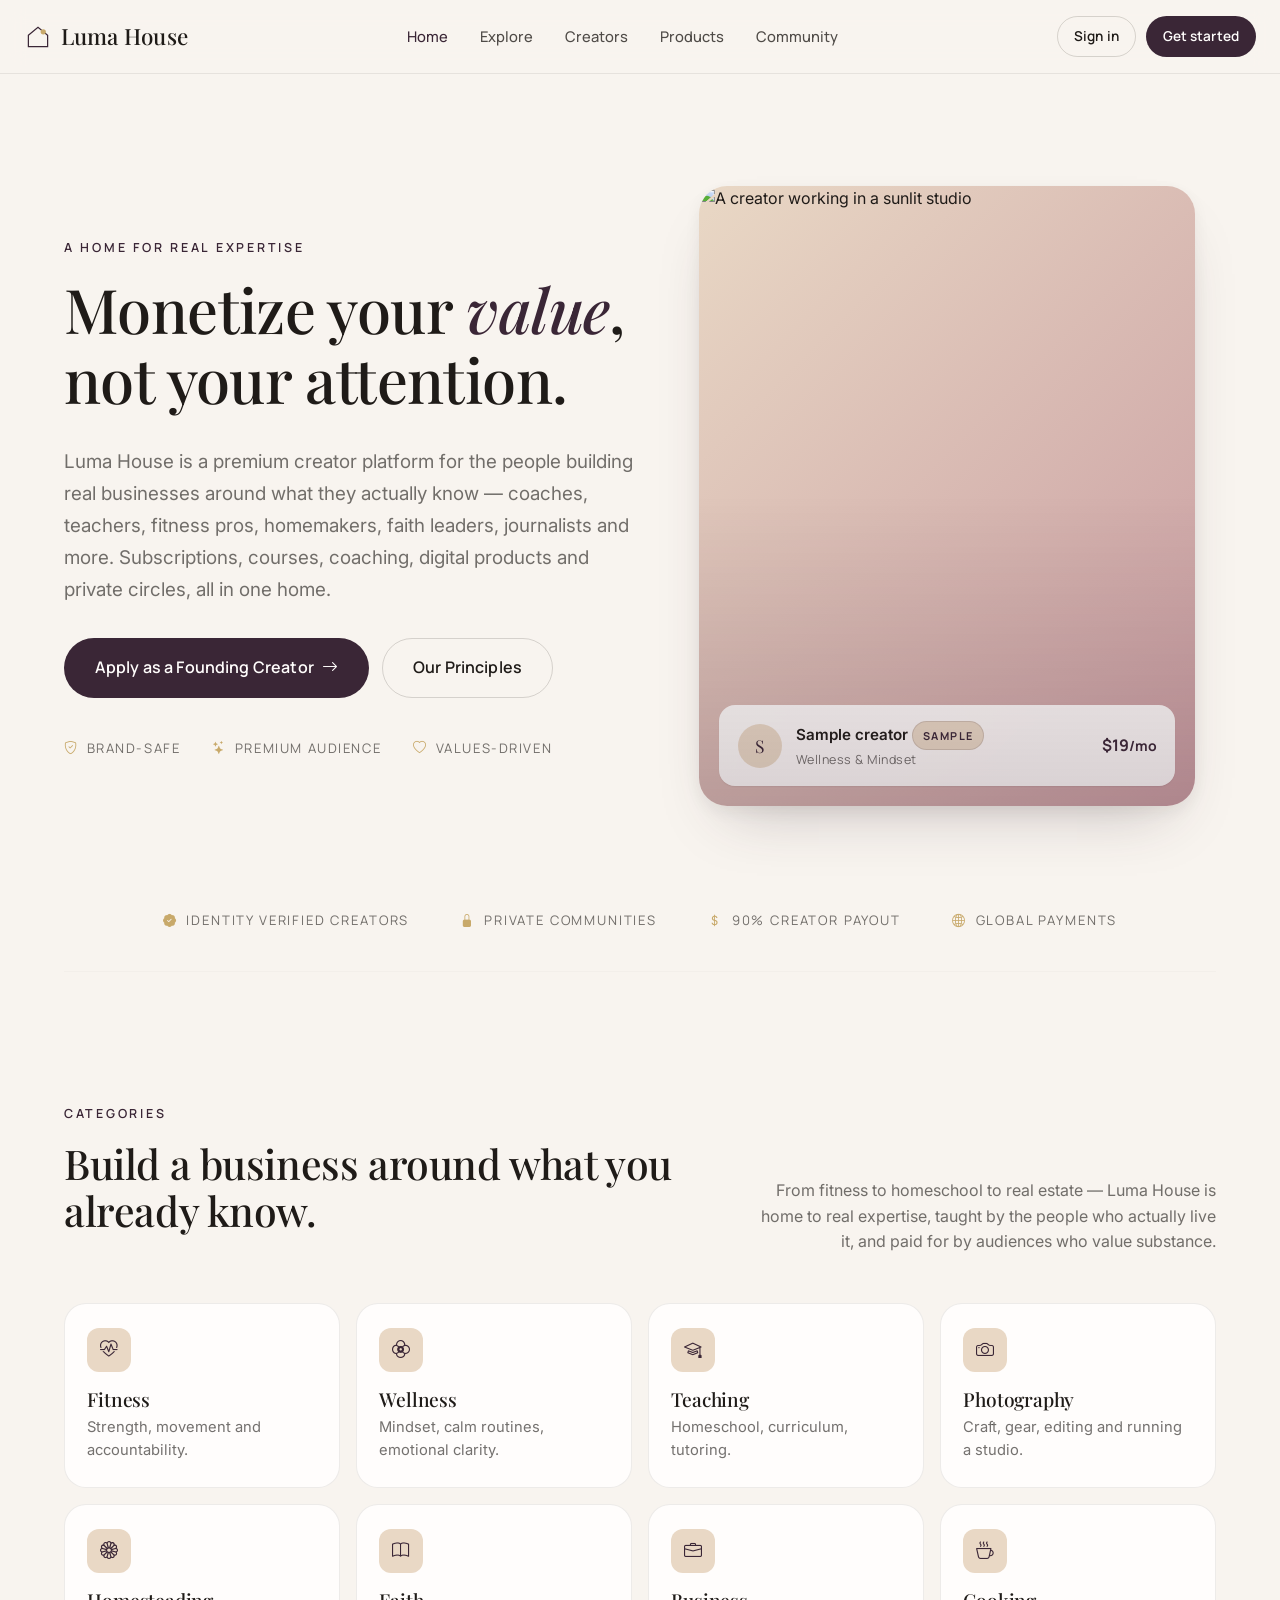
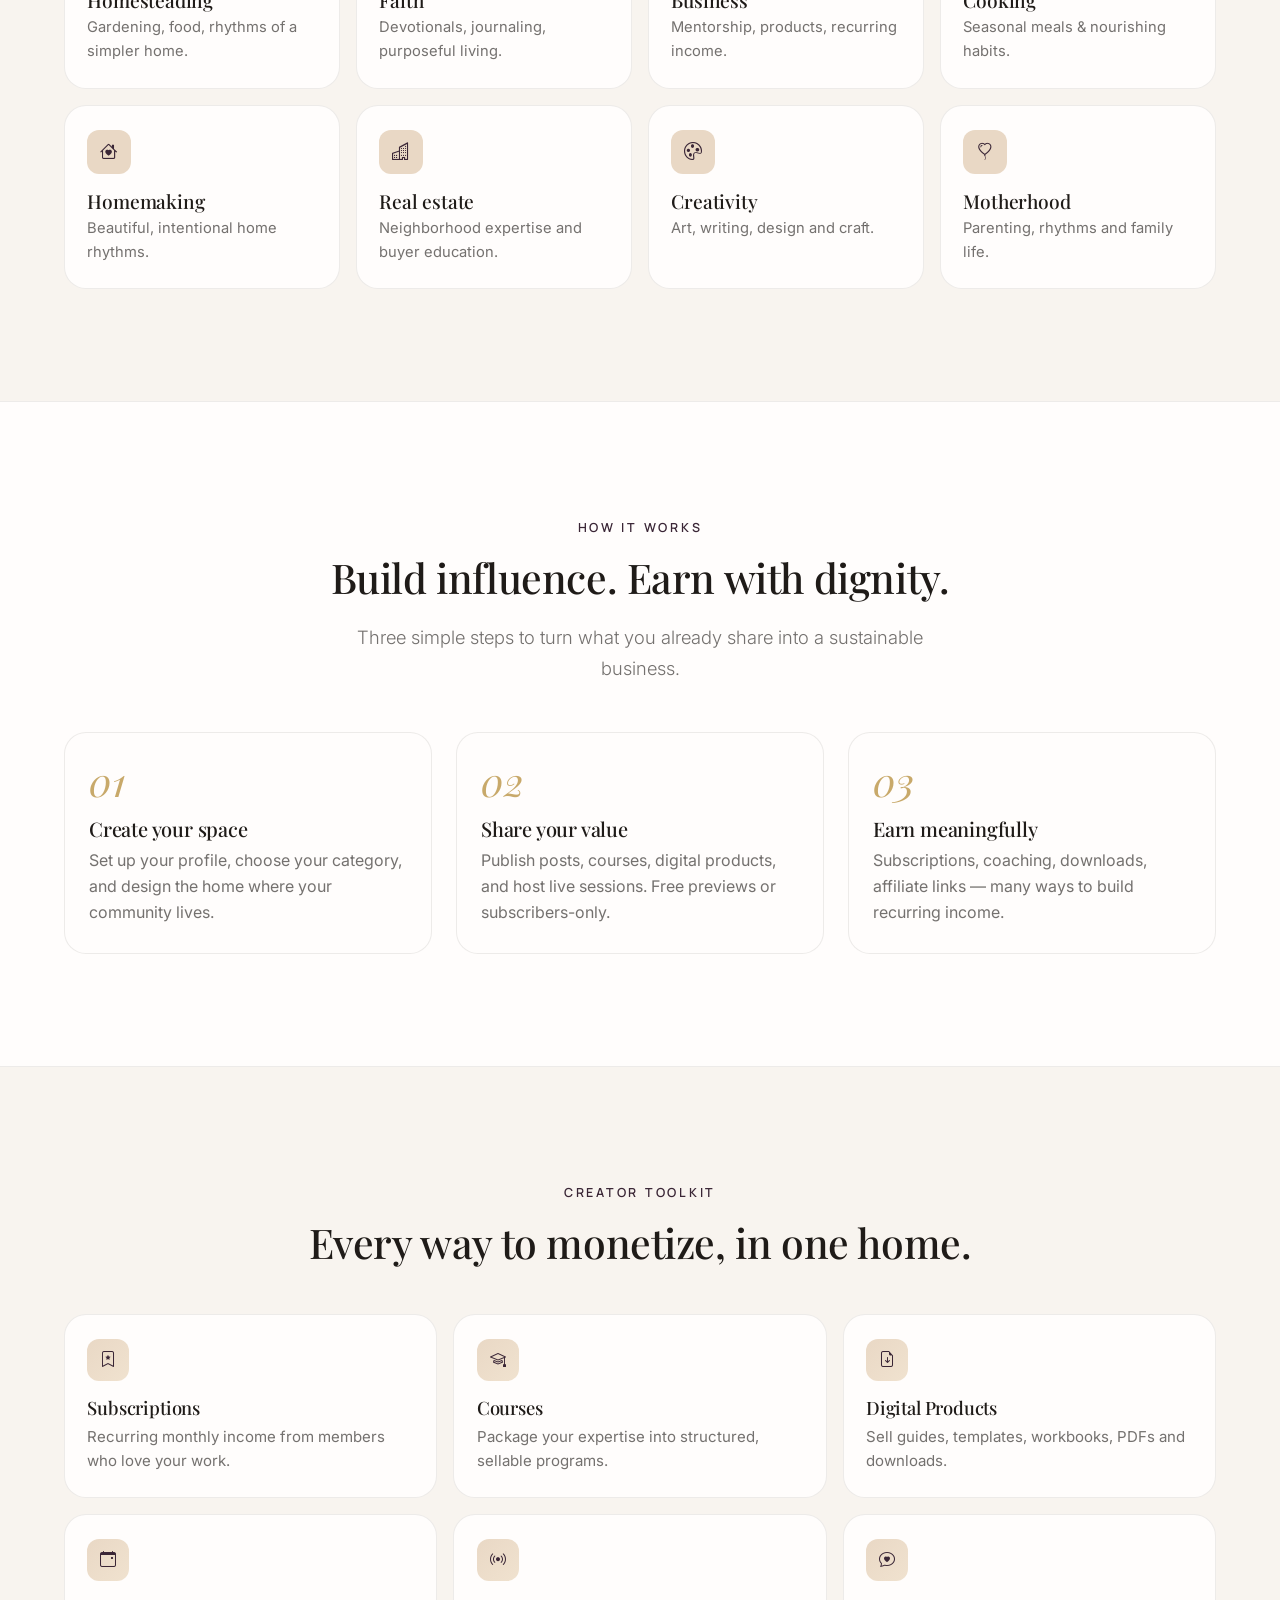
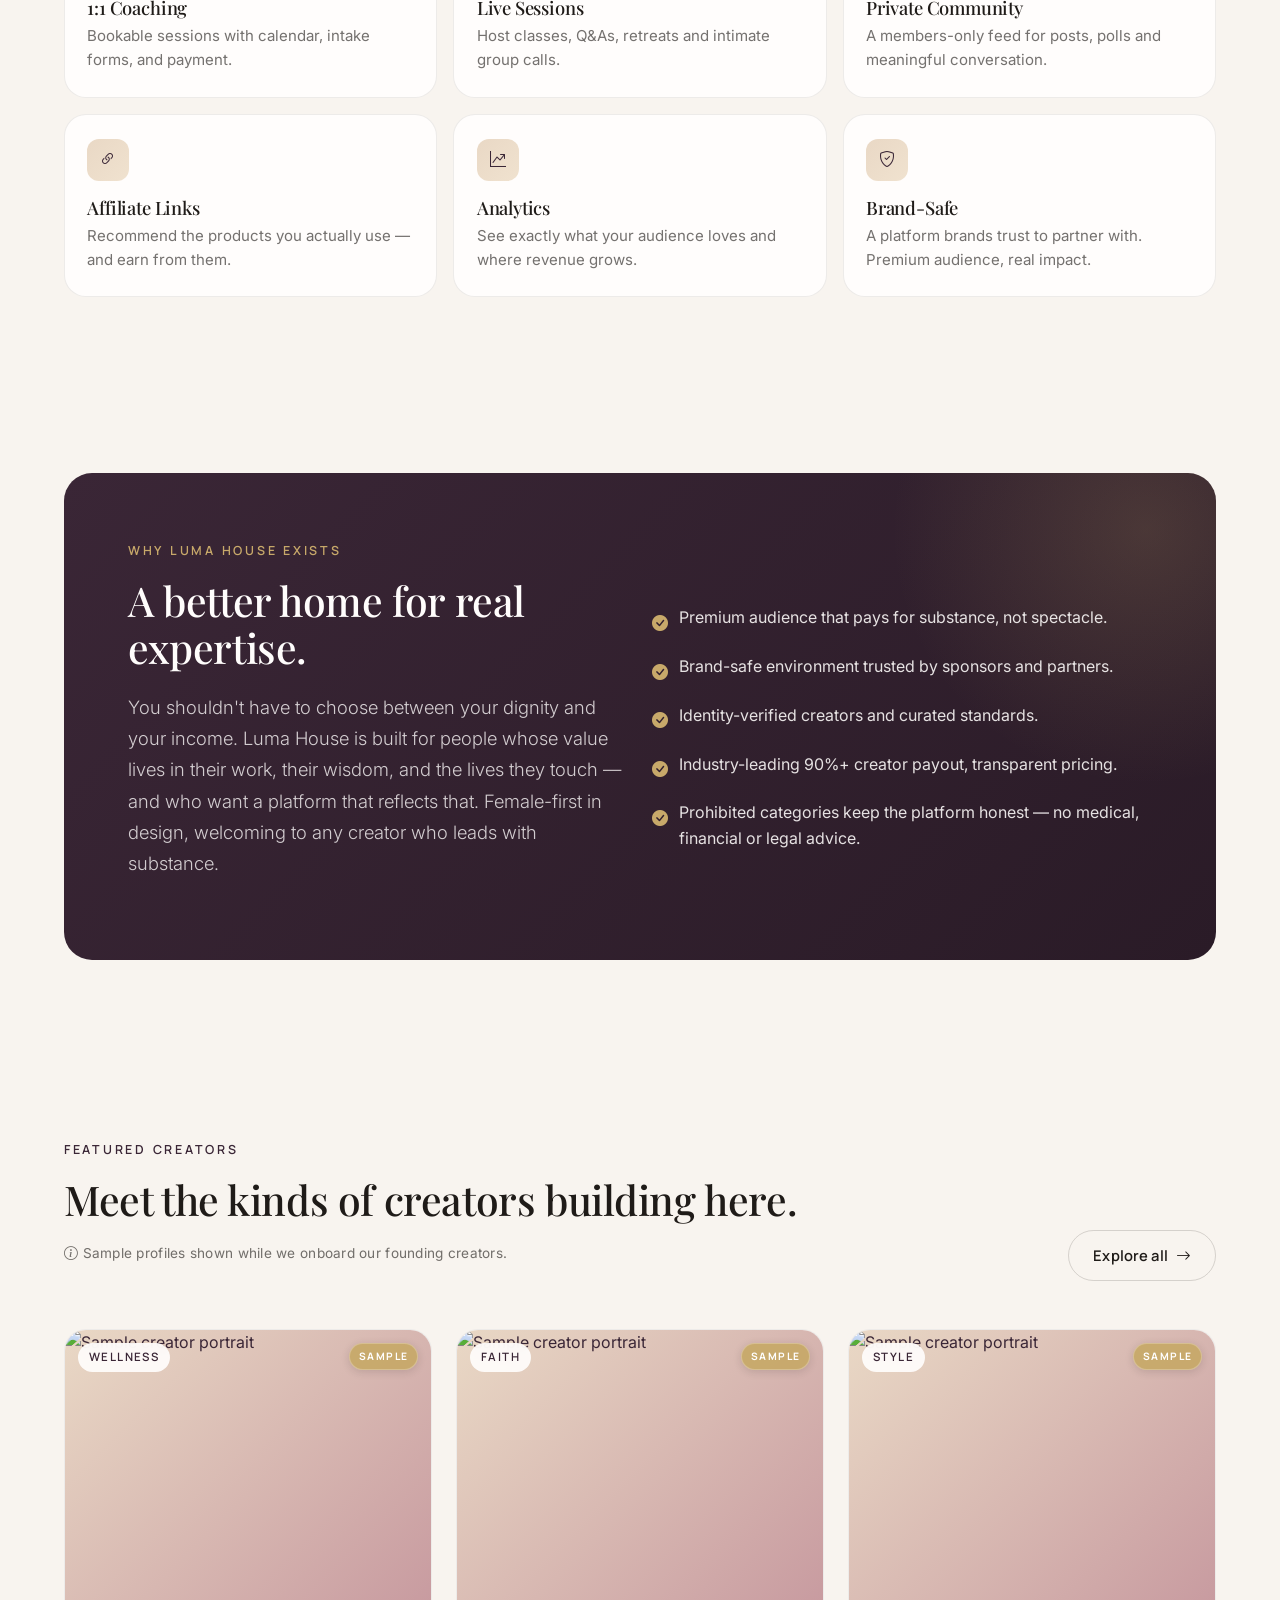
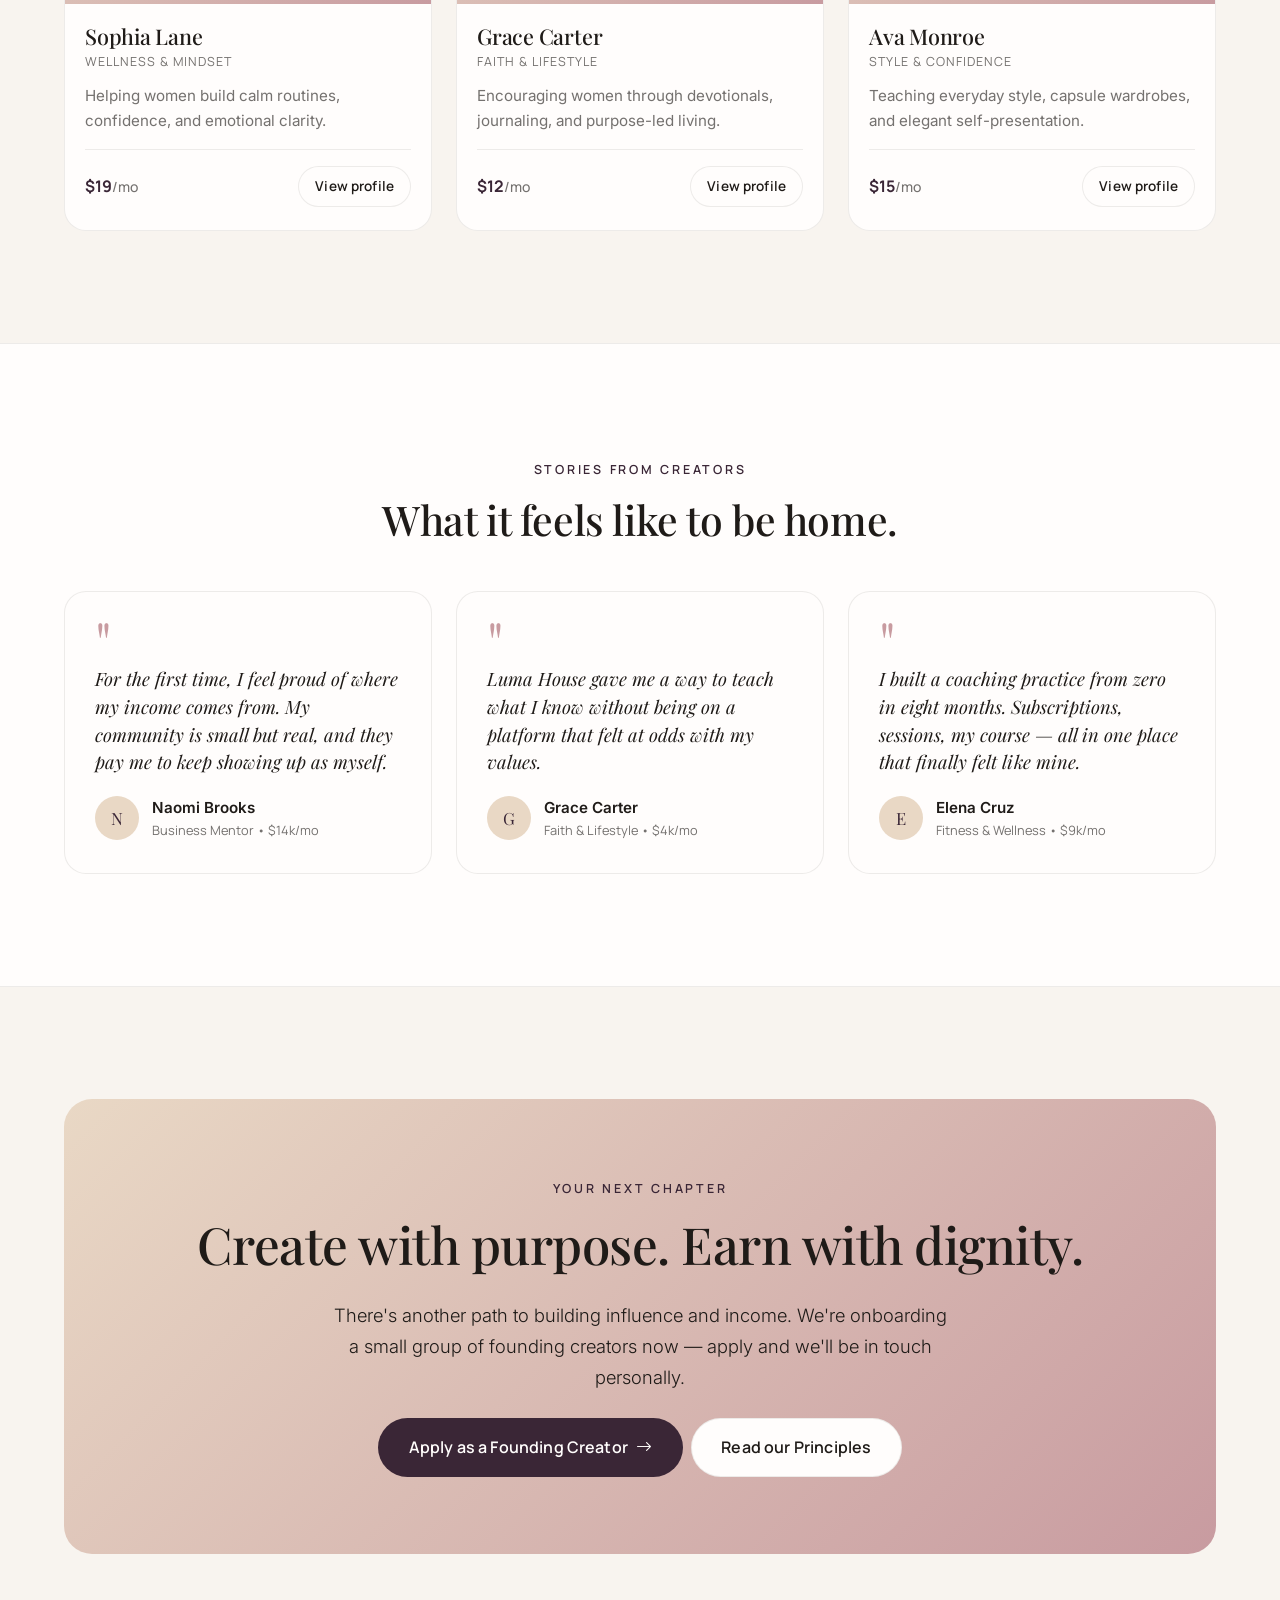
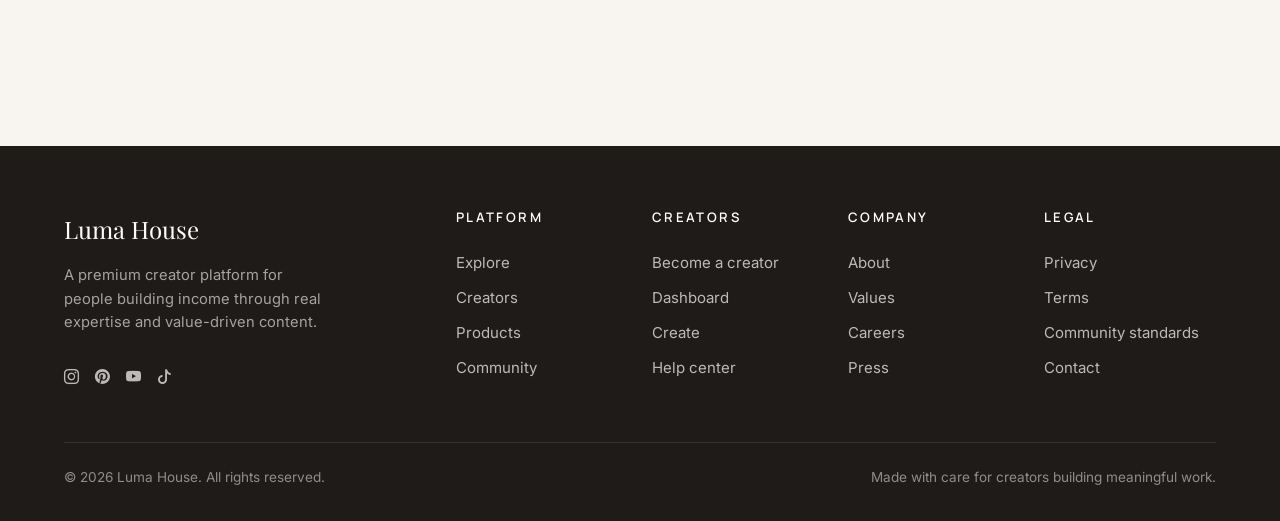
==== commit d5f357bc: "App audit fixes: gender-neutral copy, synced filter chips, Sample ribbons, a11y, mobile nav - Rewrit" ====
--- a/index.html
+++ b/index.html
@@ -1,10 +1,11 @@
 <!doctype html>
-<html lang="en">
+<html lang="en" class="no-js">
 <head>
+  <script>document.documentElement.classList.remove("no-js");document.documentElement.classList.add("js");</script>
   <meta charset="utf-8" />
   <meta name="viewport" content="width=device-width, initial-scale=1" />
-  <title>Luma House — A premium creator platform for women</title>
-  <meta name="description" content="Luma House is a premium creator platform where women monetize their knowledge, lifestyle, mentorship, and community — with dignity." />
+  <title>Luma House — A premium home for creators with something worth paying for</title>
+  <meta name="description" content="Luma House is a premium creator platform where real experts — coaches, teachers, fitness pros, homemakers, faith leaders and more — turn knowledge and community into recurring income, with dignity." />
 
   <!-- Fonts -->
   <link rel="preconnect" href="https://fonts.googleapis.com" />
@@ -51,18 +52,19 @@
     <div class="container-lh">
       <div class="hero__grid">
         <div class="reveal">
-          <span class="eyebrow">A new home for women creators</span>
+          <span class="eyebrow">A home for real expertise</span>
           <h1 class="hero__title">
-            Monetize your <em>value</em>,<br />not your body.
+            Monetize your <em>value</em>,<br />not your attention.
           </h1>
           <p class="hero__sub">
-            Luma House is a premium creator platform where women turn knowledge, lifestyle,
-            mentorship and community into meaningful income — through subscriptions, coaching,
-            courses, digital products and private circles.
+            Luma House is a premium creator platform for the people building real businesses around
+            what they actually know — coaches, teachers, fitness pros, homemakers, faith leaders,
+            journalists and more. Subscriptions, courses, coaching, digital products and private
+            circles, all in one home.
           </p>
           <div class="hero__ctas">
-            <a href="signup.html" class="btn-lh btn-lh--primary btn-lh--lg">Start Creating <i class="bi bi-arrow-right"></i></a>
-            <a href="explore.html" class="btn-lh btn-lh--ghost btn-lh--lg">Explore Creators</a>
+            <a href="beta.html" class="btn-lh btn-lh--primary btn-lh--lg">Apply as a Founding Creator <i class="bi bi-arrow-right"></i></a>
+            <a href="principles.html" class="btn-lh btn-lh--ghost btn-lh--lg">Our Principles</a>
           </div>
           <div class="hero__meta">
             <span><i class="bi bi-shield-check"></i> Brand-safe</span>
@@ -72,11 +74,11 @@
         </div>
         <div class="reveal">
           <div class="hero__visual">
-            <img src="https://images.unsplash.com/photo-1573496359142-b8d87734a5a2?auto=format&fit=crop&w=1100&q=80" alt="Woman writing in a sunlit studio" loading="eager" />
+            <img src="https://images.unsplash.com/photo-1573496359142-b8d87734a5a2?auto=format&fit=crop&w=1100&q=80" alt="A creator working in a sunlit studio" loading="eager" />
             <div class="hero__card">
-              <div class="hero__card-avatar">S</div>
+              <div class="hero__card-avatar" aria-hidden="true">S</div>
               <div>
-                <div class="hero__card-name">Sophia Lane</div>
+                <div class="hero__card-name">Sample creator <span class="sample-ribbon" title="Illustrative sample, not a real member">Sample</span></div>
                 <div class="hero__card-meta">Wellness &amp; Mindset</div>
               </div>
               <div class="hero__card-price">$19<small>/mo</small></div>
@@ -104,24 +106,26 @@
       <div class="row align-items-end mb-5 reveal">
         <div class="col-md-7">
           <span class="eyebrow">Categories</span>
-          <h2>Build a business around what you already love.</h2>
+          <h2>Build a business around what you already know.</h2>
         </div>
         <div class="col-md-5 text-md-end mt-3 mt-md-0">
-          <p class="muted mb-0">From wellness to mentorship — Luma House celebrates the work women have always been doing, and helps you turn it into recurring income.</p>
+          <p class="muted mb-0">From fitness to homeschool to real estate — Luma House is home to real expertise, taught by the people who actually live it, and paid for by audiences who value substance.</p>
         </div>
       </div>
 
       <div class="row g-3 reveal">
+        <div class="col-6 col-md-4 col-lg-3"><a class="cat-card d-block" href="explore.html"><div class="cat-card__icon"><i class="bi bi-heart-pulse"></i></div><h4>Fitness</h4><p>Strength, movement and accountability.</p></a></div>
         <div class="col-6 col-md-4 col-lg-3"><a class="cat-card d-block" href="explore.html"><div class="cat-card__icon"><i class="bi bi-flower2"></i></div><h4>Wellness</h4><p>Mindset, calm routines, emotional clarity.</p></a></div>
-        <div class="col-6 col-md-4 col-lg-3"><a class="cat-card d-block" href="explore.html"><div class="cat-card__icon"><i class="bi bi-heart-pulse"></i></div><h4>Fitness</h4><p>Movement, strength and accountability.</p></a></div>
-        <div class="col-6 col-md-4 col-lg-3"><a class="cat-card d-block" href="explore.html"><div class="cat-card__icon"><i class="bi bi-bag-heart"></i></div><h4>Style</h4><p>Capsule wardrobes &amp; elegant presence.</p></a></div>
-        <div class="col-6 col-md-4 col-lg-3"><a class="cat-card d-block" href="explore.html"><div class="cat-card__icon"><i class="bi bi-balloon-heart"></i></div><h4>Motherhood</h4><p>Parenting, rhythms and family life.</p></a></div>
+        <div class="col-6 col-md-4 col-lg-3"><a class="cat-card d-block" href="explore.html"><div class="cat-card__icon"><i class="bi bi-mortarboard"></i></div><h4>Teaching</h4><p>Homeschool, curriculum, tutoring.</p></a></div>
+        <div class="col-6 col-md-4 col-lg-3"><a class="cat-card d-block" href="explore.html"><div class="cat-card__icon"><i class="bi bi-camera"></i></div><h4>Photography</h4><p>Craft, gear, editing and running a studio.</p></a></div>
+        <div class="col-6 col-md-4 col-lg-3"><a class="cat-card d-block" href="explore.html"><div class="cat-card__icon"><i class="bi bi-flower1"></i></div><h4>Homesteading</h4><p>Gardening, food, rhythms of a simpler home.</p></a></div>
         <div class="col-6 col-md-4 col-lg-3"><a class="cat-card d-block" href="explore.html"><div class="cat-card__icon"><i class="bi bi-book"></i></div><h4>Faith</h4><p>Devotionals, journaling, purposeful living.</p></a></div>
         <div class="col-6 col-md-4 col-lg-3"><a class="cat-card d-block" href="explore.html"><div class="cat-card__icon"><i class="bi bi-briefcase"></i></div><h4>Business</h4><p>Mentorship, products, recurring income.</p></a></div>
         <div class="col-6 col-md-4 col-lg-3"><a class="cat-card d-block" href="explore.html"><div class="cat-card__icon"><i class="bi bi-cup-hot"></i></div><h4>Cooking</h4><p>Seasonal meals &amp; nourishing habits.</p></a></div>
         <div class="col-6 col-md-4 col-lg-3"><a class="cat-card d-block" href="explore.html"><div class="cat-card__icon"><i class="bi bi-house-heart"></i></div><h4>Homemaking</h4><p>Beautiful, intentional home rhythms.</p></a></div>
+        <div class="col-6 col-md-4 col-lg-3"><a class="cat-card d-block" href="explore.html"><div class="cat-card__icon"><i class="bi bi-buildings"></i></div><h4>Real estate</h4><p>Neighborhood expertise and buyer education.</p></a></div>
         <div class="col-6 col-md-4 col-lg-3"><a class="cat-card d-block" href="explore.html"><div class="cat-card__icon"><i class="bi bi-palette"></i></div><h4>Creativity</h4><p>Art, writing, design and craft.</p></a></div>
-        <div class="col-6 col-md-4 col-lg-3"><a class="cat-card d-block" href="explore.html"><div class="cat-card__icon"><i class="bi bi-people"></i></div><h4>Relationships</h4><p>Marriage, friendship, communication.</p></a></div>
+        <div class="col-6 col-md-4 col-lg-3"><a class="cat-card d-block" href="explore.html"><div class="cat-card__icon"><i class="bi bi-balloon-heart"></i></div><h4>Motherhood</h4><p>Parenting, rhythms and family life.</p></a></div>
       </div>
     </div>
   </section>
@@ -188,11 +192,12 @@
         <div class="row align-items-center" style="position: relative; z-index: 1;">
           <div class="col-lg-6">
             <span class="eyebrow eyebrow--gold">Why Luma House exists</span>
-            <h2>A better home for women creators.</h2>
+            <h2>A better home for real expertise.</h2>
             <p class="lead" style="color: rgba(255,253,252,.78);">
               You shouldn't have to choose between your dignity and your income. Luma House is built
-              for the woman whose value is in her work, her wisdom, and the lives she touches —
-              and who wants a platform that reflects that.
+              for people whose value lives in their work, their wisdom, and the lives they touch —
+              and who want a platform that reflects that. Female-first in design, welcoming to any
+              creator who leads with substance.
             </p>
           </div>
           <div class="col-lg-6">
@@ -200,8 +205,8 @@
               <li><i class="bi bi-check-circle-fill"></i><span>Premium audience that pays for substance, not spectacle.</span></li>
               <li><i class="bi bi-check-circle-fill"></i><span>Brand-safe environment trusted by sponsors and partners.</span></li>
               <li><i class="bi bi-check-circle-fill"></i><span>Identity-verified creators and curated standards.</span></li>
-              <li><i class="bi bi-check-circle-fill"></i><span>Industry-leading 90% creator payout and transparent pricing.</span></li>
-              <li><i class="bi bi-check-circle-fill"></i><span>Built by women, for women — with privacy and safety first.</span></li>
+              <li><i class="bi bi-check-circle-fill"></i><span>Industry-leading 90%+ creator payout, transparent pricing.</span></li>
+              <li><i class="bi bi-check-circle-fill"></i><span>Prohibited categories keep the platform honest — no medical, financial or legal advice.</span></li>
             </ul>
           </div>
         </div>
@@ -215,7 +220,8 @@
       <div class="d-flex justify-content-between align-items-end mb-5 flex-wrap gap-3 reveal">
         <div>
           <span class="eyebrow">Featured creators</span>
-          <h2>Meet the women already at home here.</h2>
+          <h2>Meet the kinds of creators building here.</h2>
+          <p class="muted mt-2" style="font-size:.85rem; letter-spacing:.02em;"><i class="bi bi-info-circle"></i> Sample profiles shown while we onboard our founding creators.</p>
         </div>
         <a href="explore.html" class="btn-lh btn-lh--ghost">Explore all <i class="bi bi-arrow-right"></i></a>
       </div>
@@ -226,7 +232,8 @@
           <a href="creator-profile.html" class="creator-card d-block">
             <div class="creator-card__media">
               <span class="creator-card__tag">Wellness</span>
-              <img src="https://images.unsplash.com/photo-1544005313-94ddf0286df2?auto=format&fit=crop&w=900&q=80" alt="Sophia Lane portrait" />
+              <span class="sample-ribbon sample-ribbon--card">Sample</span>
+              <img src="https://images.unsplash.com/photo-1544005313-94ddf0286df2?auto=format&fit=crop&w=900&q=80" alt="Sample creator portrait" />
             </div>
             <div class="creator-card__body">
               <h3 class="creator-card__name">Sophia Lane</h3>
@@ -245,7 +252,8 @@
           <a href="creator-profile.html" class="creator-card d-block">
             <div class="creator-card__media">
               <span class="creator-card__tag">Faith</span>
-              <img src="https://images.unsplash.com/photo-1531123897727-8f129e1688ce?auto=format&fit=crop&w=900&q=80" alt="Grace Carter portrait" />
+              <span class="sample-ribbon sample-ribbon--card">Sample</span>
+              <img src="https://images.unsplash.com/photo-1531123897727-8f129e1688ce?auto=format&fit=crop&w=900&q=80" alt="Sample creator portrait" />
             </div>
             <div class="creator-card__body">
               <h3 class="creator-card__name">Grace Carter</h3>
@@ -264,7 +272,8 @@
           <a href="creator-profile.html" class="creator-card d-block">
             <div class="creator-card__media">
               <span class="creator-card__tag">Style</span>
-              <img src="https://images.unsplash.com/photo-1487412720507-e7ab37603c6f?auto=format&fit=crop&w=900&q=80" alt="Ava Monroe portrait" />
+              <span class="sample-ribbon sample-ribbon--card">Sample</span>
+              <img src="https://images.unsplash.com/photo-1487412720507-e7ab37603c6f?auto=format&fit=crop&w=900&q=80" alt="Sample creator portrait" />
             </div>
             <div class="creator-card__body">
               <h3 class="creator-card__name">Ava Monroe</h3>
@@ -338,10 +347,10 @@
       <div class="cta-banner reveal">
         <span class="eyebrow">Your next chapter</span>
         <h2>Create with purpose. Earn with dignity.</h2>
-        <p class="lead mx-auto mb-4" style="color: var(--charcoal);">There's another path to building influence and income. We saved you a seat.</p>
+        <p class="lead mx-auto mb-4" style="color: var(--charcoal);">There's another path to building influence and income. We're onboarding a small group of founding creators now — apply and we'll be in touch personally.</p>
         <div class="d-flex gap-2 justify-content-center flex-wrap">
-          <a href="signup.html" class="btn-lh btn-lh--primary btn-lh--lg">Start Creating <i class="bi bi-arrow-right"></i></a>
-          <a href="explore.html" class="btn-lh btn-lh--soft btn-lh--lg">Explore Creators</a>
+          <a href="beta.html" class="btn-lh btn-lh--primary btn-lh--lg">Apply as a Founding Creator <i class="bi bi-arrow-right"></i></a>
+          <a href="principles.html" class="btn-lh btn-lh--soft btn-lh--lg">Read our Principles</a>
         </div>
       </div>
     </div>
@@ -353,7 +362,7 @@
       <div class="row g-4">
         <div class="col-lg-4">
           <div class="lh-footer__brand">Luma House</div>
-          <p class="lh-footer__brand-tag">A premium creator platform for women building income through value-driven content.</p>
+          <p class="lh-footer__brand-tag">A premium creator platform for people building income through real expertise and value-driven content.</p>
           <div class="d-flex gap-3" style="font-size: 1.15rem;">
             <a href="#" aria-label="Instagram"><i class="bi bi-instagram"></i></a>
             <a href="#" aria-label="Pinterest"><i class="bi bi-pinterest"></i></a>
@@ -392,7 +401,7 @@
       </div>
       <div class="lh-footer__bar">
         <span>© 2026 Luma House. All rights reserved.</span>
-        <span>Made with care for women building meaningful work.</span>
+        <span>Made with care for creators building meaningful work.</span>
       </div>
     </div>
   </footer>
--- a/assets/css/styles.css
+++ b/assets/css/styles.css
@@ -168,6 +168,10 @@
 
 @media (max-width: 880px) {
   .lh-nav__links { display: none; }
+  .lh-nav__inner { padding: .85rem 1rem; gap: .75rem; }
+  .lh-logo { font-size: 1.15rem; white-space: nowrap; }
+  .lh-logo svg { width: 22px; height: 22px; }
+  .lh-nav__cta .btn-lh { padding: .55rem 1rem; font-size: .85rem; }
 }
 
 /* ---------- Buttons ---------- */
@@ -1153,6 +1157,11 @@
 }
 .reveal { opacity: 0; transform: translateY(24px); transition: opacity .8s ease, transform .8s ease; }
 .reveal.in { opacity: 1; transform: translateY(0); }
+/* Accessibility fallback: if JS/IntersectionObserver never fires or user prefers reduced motion, show content. */
+.no-js .reveal { opacity: 1; transform: none; }
+@media (prefers-reduced-motion: reduce) {
+  .reveal { opacity: 1; transform: none; transition: none; }
+}
 
 /* ---------- Trust / value strip ---------- */
 .trust-strip {
@@ -1184,6 +1193,63 @@
   margin-right: .35rem;
 }
 
+/* ---------- Sample creator ribbons (demo/preview only) ---------- */
+.sample-ribbon {
+  display: inline-flex;
+  align-items: center;
+  gap: .3rem;
+  font-family: var(--font-accent);
+  font-size: .68rem;
+  font-weight: 700;
+  letter-spacing: .14em;
+  text-transform: uppercase;
+  color: var(--plum);
+  background: var(--champagne);
+  border: 1px solid rgba(58, 38, 54, 0.14);
+  padding: .3rem .6rem;
+  border-radius: var(--r-pill);
+}
+.sample-ribbon--card {
+  position: absolute;
+  top: .8rem;
+  right: .8rem;
+  z-index: 2;
+  background: rgba(200, 169, 106, 0.95);
+  color: #fff;
+  border-color: rgba(255, 255, 255, 0.25);
+  box-shadow: 0 2px 8px rgba(31, 27, 24, 0.15);
+  font-size: .64rem;
+  padding: .28rem .55rem;
+}
+.sample-ribbon--hero {
+  margin-bottom: .5rem;
+}
+
+/* ---------- Sample banner (soft notice on demo pages) ---------- */
+.sample-banner {
+  display: flex;
+  align-items: flex-start;
+  gap: .75rem;
+  background: var(--warm-white);
+  border: 1px solid var(--line-strong);
+  border-left: 3px solid var(--gold);
+  border-radius: var(--r-md);
+  padding: .9rem 1.15rem;
+  font-family: var(--font-body);
+  font-size: .92rem;
+  color: var(--charcoal);
+  margin: 1rem auto 0;
+  max-width: 780px;
+}
+.sample-banner i {
+  color: var(--gold);
+  font-size: 1.1rem;
+  line-height: 1.4;
+  flex-shrink: 0;
+}
+.sample-banner strong { color: var(--plum); font-weight: 600; }
+.sample-banner a { color: var(--plum); text-decoration: underline; }
+
 /* Bootstrap override touches */
 .btn:focus { box-shadow: none; }
 .form-control:focus { box-shadow: 0 0 0 4px rgba(58, 38, 54, 0.08); border-color: var(--plum); }
